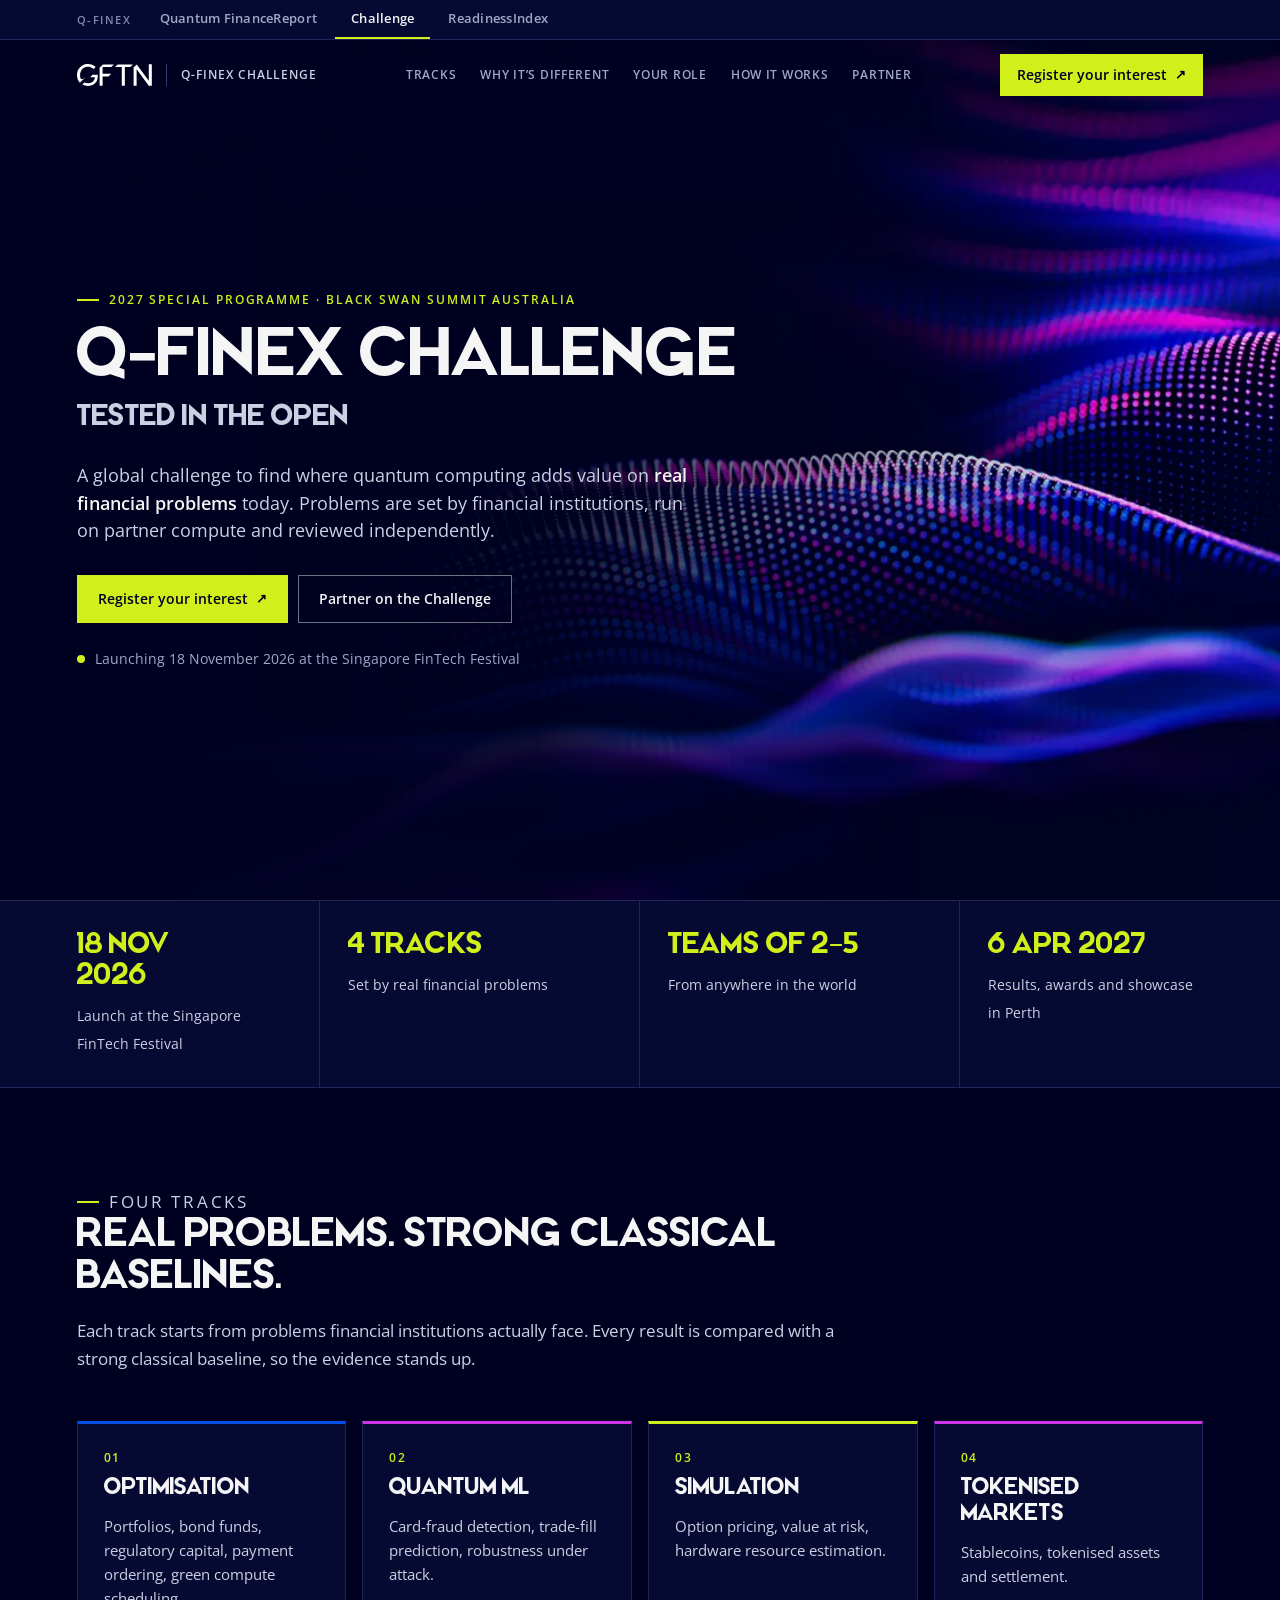
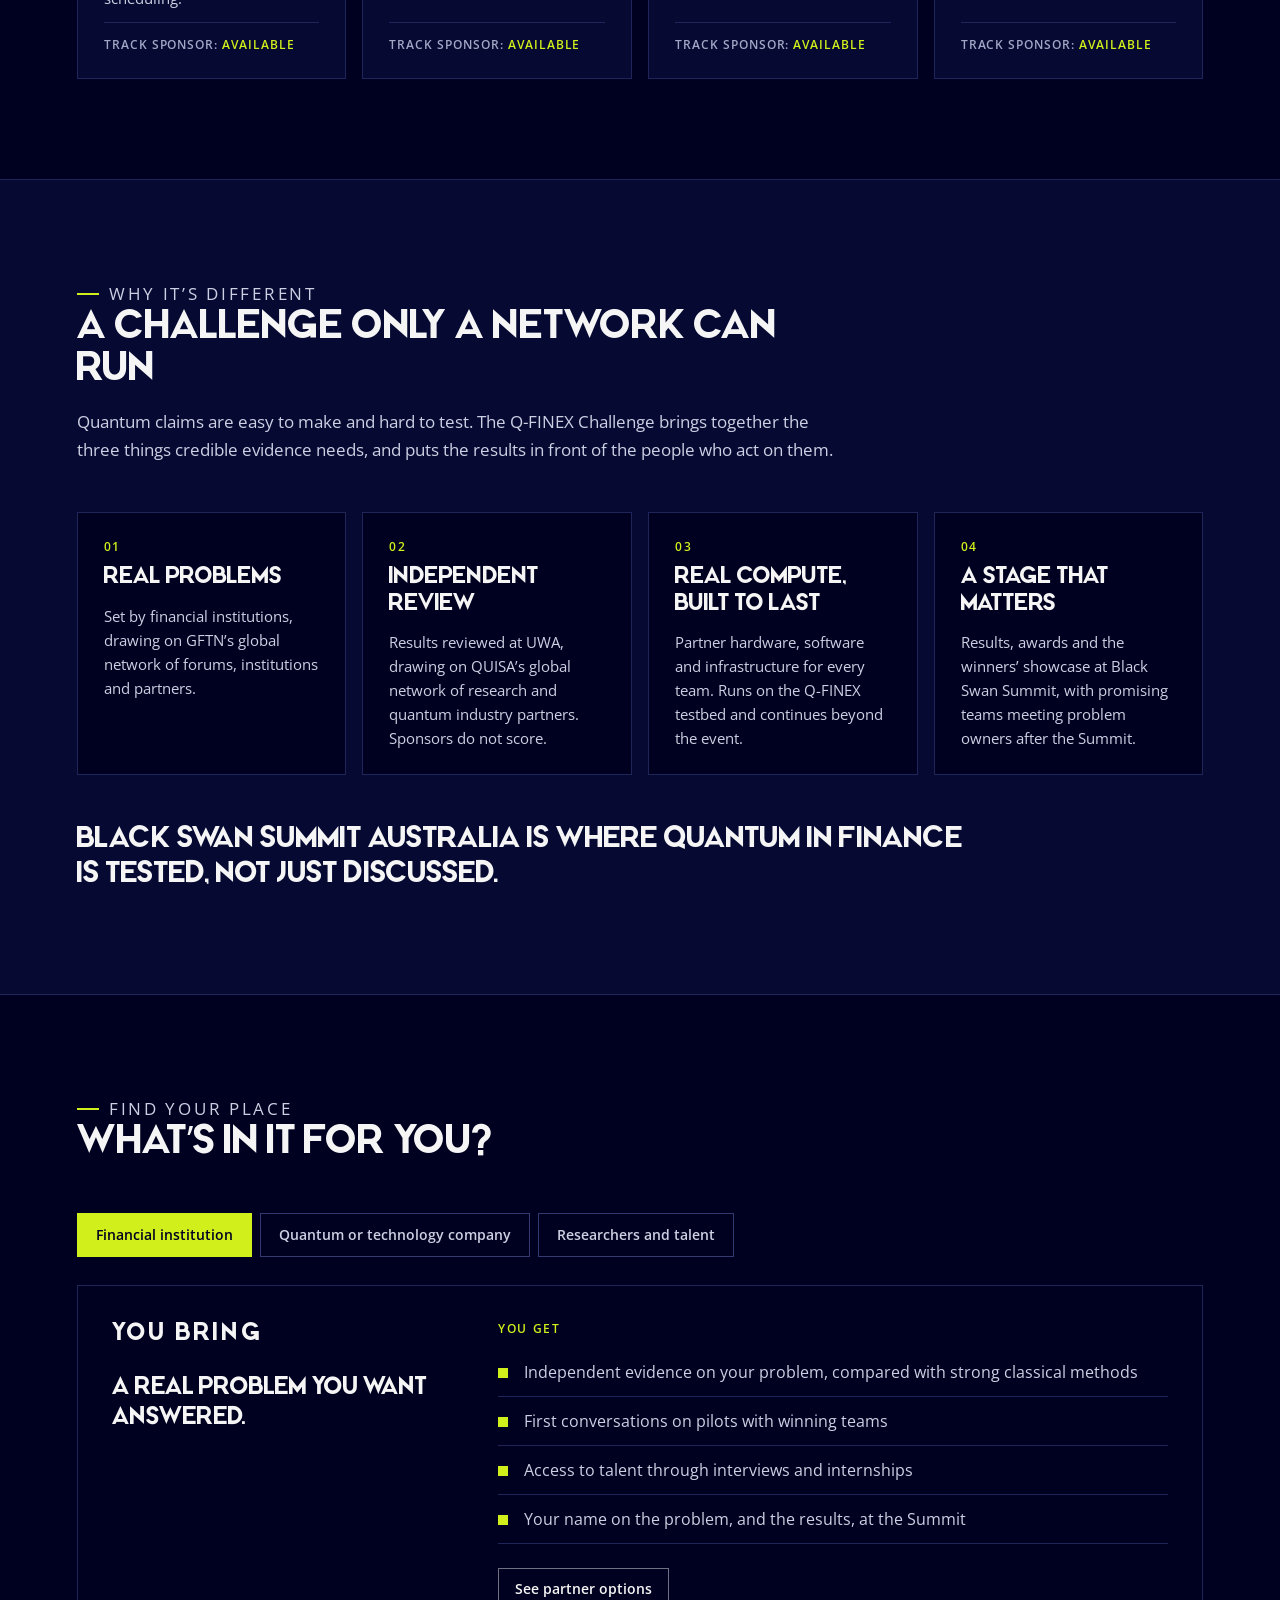
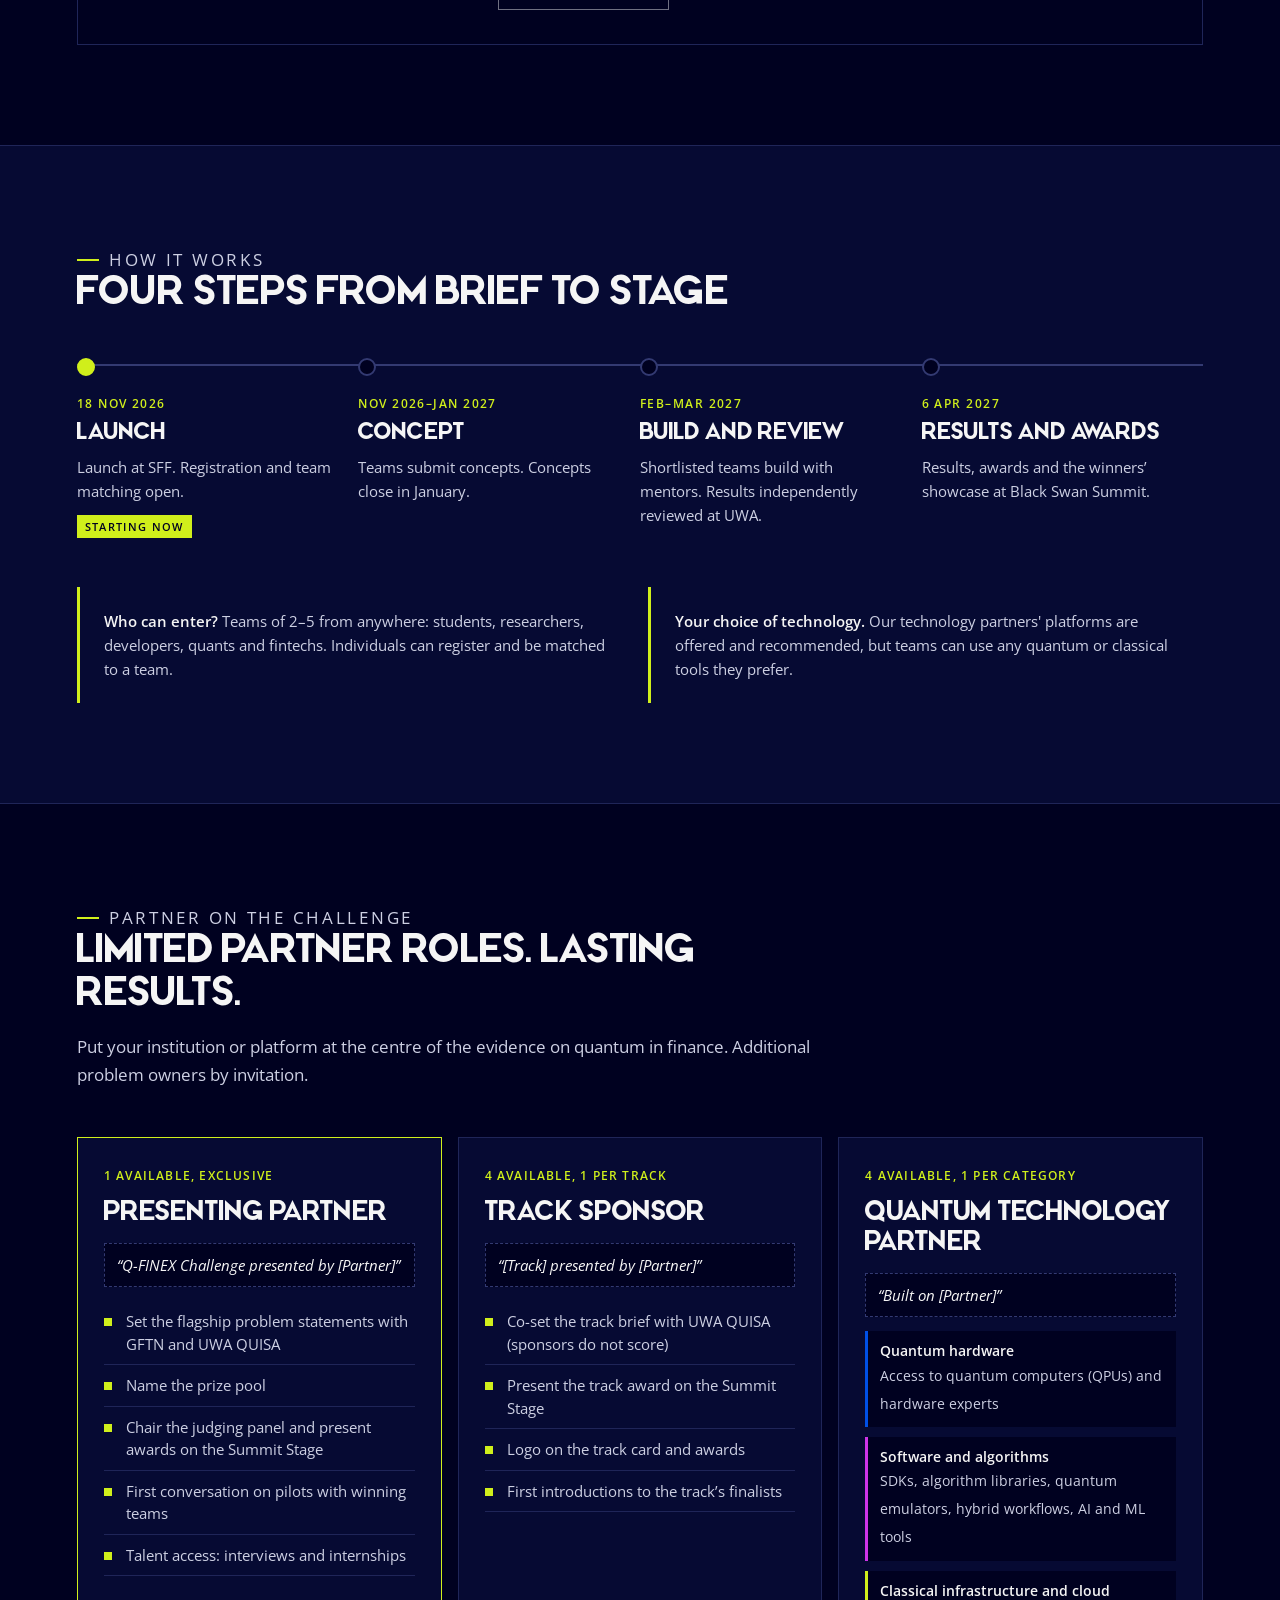
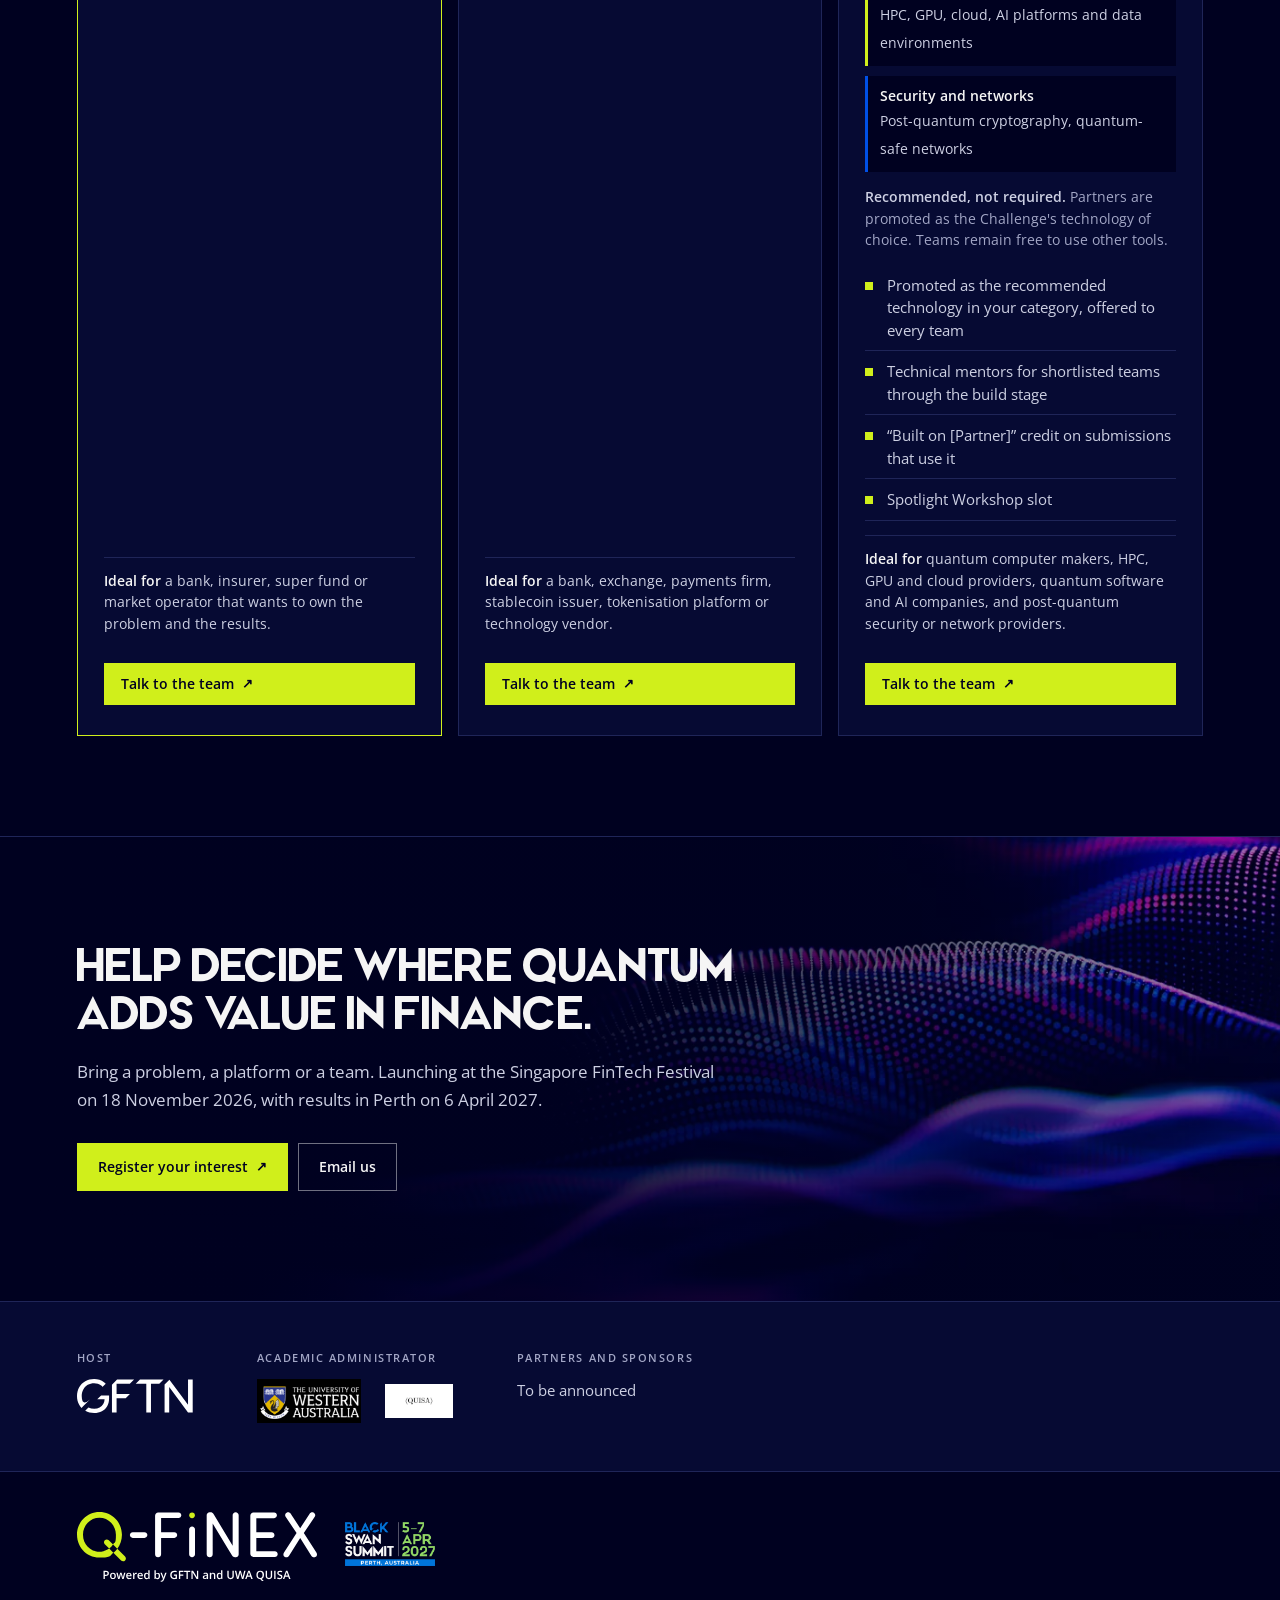
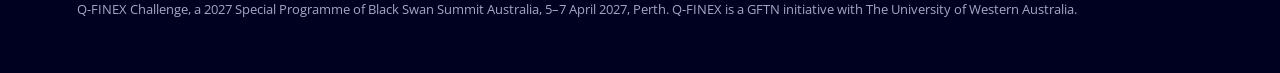
==== docs/challenge.html @ e1b95b98 "Q-FINEX brand pass; add Challenge and Readiness Index tabs; trademark line update Co-Authored-By: Cl" ====
<!doctype html>
<html lang="en-GB">
<head>
<meta charset="utf-8">
<meta name="robots" content="noindex">
<meta name="viewport" content="width=device-width, initial-scale=1">
<title>Q-FINEX Challenge: Tested in the Open | Black Swan Summit Australia 2027</title>
<meta name="description" content="A global challenge to find where quantum computing adds value on real financial problems today. Launched at the Singapore FinTech Festival on 18 November 2026; results, awards and the winners' showcase at Black Swan Summit Australia on 6 April 2027.">
<link rel="icon" href="assets/gftn-favicon-dark.png">
<meta name="theme-color" content="#000120">
<link rel="preload" href="fonts/MOAM91.otf" as="font" type="font/otf" crossorigin>
<link rel="preload" href="fonts/OpenSans-Regular.ttf" as="font" type="font/ttf" crossorigin>
<link rel="stylesheet" href="design/tokens.css">
<link rel="stylesheet" href="style.css">
<link rel="stylesheet" href="subpages.css">
</head>
<body class="sp has-tabs" id="top">
<a class="skip" href="#tracks">Skip to the tracks</a>

<nav class="site-tabs" aria-label="Q-FINEX pages">
  <span class="tabs-k">Q-FINEX</span>
  <a href="index.html"><span class="tl-long">Quantum Finance </span>Report</a>
  <a href="challenge.html" aria-current="page">Challenge</a>
  <a href="readiness.html">Readiness<span class="tl-long"> Index</span></a>
</nav>

<header class="bar">
  <a class="brand" href="#top" aria-label="GFTN · Q-FINEX Challenge">
    <img class="gftn-mark" src="assets/gftn-logo-white.svg" alt="GFTN">
    <span class="brand-sep" aria-hidden="true"></span>
    <span class="bar-title">Q-FINEX Challenge</span>
  </a>
  <nav class="bar-nav" aria-label="Challenge sections">
    <a href="#tracks">Tracks</a>
    <a href="#why">Why it’s different</a>
    <a href="#role">Your role</a>
    <a href="#how">How it works</a>
    <a href="#partner">Partner</a>
  </nav>
  <span class="bar-r">
    <a class="btn go sm ext" data-reg href="#">Register your interest</a>
  </span>
</header>

<main>
<section class="sp-hero" aria-label="Q-FINEX Challenge">
  <div class="hero-kv" aria-hidden="true">
    <img src="assets/qfinex-kv-1400.webp" srcset="assets/qfinex-kv-800.webp 800w, assets/qfinex-kv-1400.webp 1400w, assets/qfinex-kv-2400.webp 2400w" sizes="100vw" alt="" width="2400" height="1350" fetchpriority="high">
  </div>
  <div class="sp-hero-in">
    <p class="sp-eyebrow">2027 Special Programme · Black Swan Summit Australia</p>
    <h1>Q-FINEX Challenge</h1>
    <p class="sub">Tested in the open</p>
    <p class="lede">A global challenge to find where quantum computing adds value on <strong>real financial problems</strong> today. Problems are set by financial institutions, run on partner compute and reviewed independently.</p>
    <div class="btn-row">
      <a class="btn go ext" data-reg href="#">Register your interest</a>
      <a class="btn" href="#partner">Partner on the Challenge</a>
    </div>
    <p class="sp-status">Launching 18 November 2026 at the Singapore FinTech Festival</p>
  </div>
</section>

<div class="facts" role="list">
  <div class="fact" role="listitem"><b>18 Nov 2026</b><span>Launch at the Singapore FinTech Festival</span></div>
  <div class="fact" role="listitem"><b>4 tracks</b><span>Set by real financial problems</span></div>
  <div class="fact" role="listitem"><b>Teams of 2–5</b><span>From anywhere in the world</span></div>
  <div class="fact" role="listitem"><b>6 Apr 2027</b><span>Results, awards and showcase in Perth</span></div>
</div>

<section class="sp-sec" id="tracks">
  <div class="sp-head">
    <p class="sp-eyebrow">Four tracks</p>
    <h2>Real problems. Strong classical baselines.</h2>
    <p>Each track starts from problems financial institutions actually face. Every result is compared with a strong classical baseline, so the evidence stands up.</p>
  </div>
  <div class="cards">
    <article class="card wave"><span class="n">01</span><h3>Optimisation</h3><p>Portfolios, bond funds, regulatory capital, payment ordering, green compute scheduling.</p><p class="foot">Track sponsor: <em>available</em></p></article>
    <article class="card wave"><span class="n">02</span><h3>Quantum ML</h3><p>Card-fraud detection, trade-fill prediction, robustness under attack.</p><p class="foot">Track sponsor: <em>available</em></p></article>
    <article class="card wave"><span class="n">03</span><h3>Simulation</h3><p>Option pricing, value at risk, hardware resource estimation.</p><p class="foot">Track sponsor: <em>available</em></p></article>
    <article class="card wave"><span class="n">04</span><h3>Tokenised Markets</h3><p>Stablecoins, tokenised assets and settlement.</p><p class="foot">Track sponsor: <em>available</em></p></article>
  </div>
</section>

<section class="sp-sec alt" id="why">
  <div class="sp-head">
    <p class="sp-eyebrow">Why it’s different</p>
    <h2>A challenge only a network can run</h2>
    <p>Quantum claims are easy to make and hard to test. The Q-FINEX Challenge brings together the three things credible evidence needs, and puts the results in front of the people who act on them.</p>
  </div>
  <div class="cards">
    <article class="card"><span class="n">01</span><h3>Real problems</h3><p>Set by financial institutions, drawing on GFTN’s global network of forums, institutions and partners.</p></article>
    <article class="card"><span class="n">02</span><h3>Independent review</h3><p>Results reviewed at UWA, drawing on QUISA’s global network of research and quantum industry partners. Sponsors do not score.</p></article>
    <article class="card"><span class="n">03</span><h3>Real compute, built to last</h3><p>Partner hardware, software and infrastructure for every team. Runs on the Q-FINEX testbed and continues beyond the event.</p></article>
    <article class="card"><span class="n">04</span><h3>A stage that matters</h3><p>Results, awards and the winners’ showcase at Black Swan Summit, with promising teams meeting problem owners after the Summit.</p></article>
  </div>
  <p class="statement">Black Swan Summit Australia is where quantum in finance is tested, not just discussed.</p>
</section>

<section class="sp-sec roles" id="role">
  <div class="sp-head">
    <p class="sp-eyebrow">Find your place</p>
    <h2>What’s in it for you?</h2>
  </div>
  <div role="tablist" aria-label="Your role">
    <button type="button" role="tab" id="t-fi" aria-controls="p-fi" aria-selected="true">Financial institution</button>
    <button type="button" role="tab" id="t-qt" aria-controls="p-qt" aria-selected="false">Quantum or technology company</button>
    <button type="button" role="tab" id="t-rt" aria-controls="p-rt" aria-selected="false">Researchers and talent</button>
  </div>
  <div class="panel" role="tabpanel" id="p-fi" aria-labelledby="t-fi">
    <div class="give"><p class="give-k">You bring</p><p>A real problem you want answered.</p></div>
    <div class="get"><p class="get-k">You get</p>
      <ul><li>Independent evidence on your problem, compared with strong classical methods</li><li>First conversations on pilots with winning teams</li><li>Access to talent through interviews and internships</li><li>Your name on the problem, and the results, at the Summit</li></ul>
      <a class="btn sm" href="#partner">See partner options</a></div>
  </div>
  <div class="panel" role="tabpanel" id="p-qt" aria-labelledby="t-qt" hidden>
    <div class="give"><p class="give-k">You bring</p><p>Hardware, software, infrastructure or security, plus expert mentors.</p></div>
    <div class="get"><p class="get-k">You get</p>
      <ul><li>Your platform tested on real financial problems, in the open</li><li>“Built on [Partner]” credit on every submission</li><li>Direct contact with problem owners and finalists</li><li>A Spotlight Workshop slot at the Summit</li></ul>
      <a class="btn sm" href="#partner">See partner options</a></div>
  </div>
  <div class="panel" role="tabpanel" id="p-rt" aria-labelledby="t-rt" hidden>
    <div class="give"><p class="give-k">You bring</p><p>Your team, your ideas and your code.</p></div>
    <div class="get"><p class="get-k">You get</p>
      <ul><li>Real briefs from financial institutions</li><li>Mentors and partner compute for shortlisted teams</li><li>Awards and a showcase stage in Perth</li><li>A pathway to pilots with problem owners</li></ul>
      <a class="btn go sm ext" data-reg href="#">Register your interest</a></div>
  </div>
</section>

<section class="sp-sec alt" id="how">
  <div class="sp-head">
    <p class="sp-eyebrow">How it works</p>
    <h2>Four steps from brief to stage</h2>
  </div>
  <ol class="journey">
    <li class="now"><p class="when">18 Nov 2026</p><h3>Launch</h3><p>Launch at SFF. Registration and team matching open.</p><span class="now-tag">Starting now</span></li>
    <li><p class="when">Nov 2026–Jan 2027</p><h3>Concept</h3><p>Teams submit concepts. Concepts close in January.</p></li>
    <li><p class="when">Feb–Mar 2027</p><h3>Build and review</h3><p>Shortlisted teams build with mentors. Results independently reviewed at UWA.</p></li>
    <li><p class="when">6 Apr 2027</p><h3>Results and awards</h3><p>Results, awards and the winners’ showcase at Black Swan Summit.</p></li>
  </ol>
  <div class="notes">
    <div class="note-box"><p><strong>Who can enter?</strong> Teams of 2–5 from anywhere: students, researchers, developers, quants and fintechs. Individuals can register and be matched to a team.</p></div>
    <div class="note-box"><p><strong>Your choice of technology.</strong> Our technology partners' platforms are offered and recommended, but teams can use any quantum or classical tools they prefer.</p></div>
  </div>
</section>

<section class="sp-sec" id="partner">
  <div class="sp-head">
    <p class="sp-eyebrow">Partner on the Challenge</p>
    <h2>Limited partner roles. Lasting results.</h2>
    <p>Put your institution or platform at the centre of the evidence on quantum in finance. Additional problem owners by invitation.</p>
  </div>
  <div class="tiers">
    <article class="tier lead">
      <p class="seats">1 available, exclusive</p>
      <h3>Presenting Partner</h3>
      <p class="credit">“Q-FINEX Challenge presented by [Partner]”</p>
      <ul><li>Set the flagship problem statements with GFTN and UWA QUISA</li><li>Name the prize pool</li><li>Chair the judging panel and present awards on the Summit Stage</li><li>First conversation on pilots with winning teams</li><li>Talent access: interviews and internships</li></ul>
      <p class="ideal"><b>Ideal for</b> a bank, insurer, super fund or market operator that wants to own the problem and the results.</p>
      <a class="btn go sm ext" data-reg href="#">Talk to the team</a>
    </article>
    <article class="tier">
      <p class="seats">4 available, 1 per track</p>
      <h3>Track Sponsor</h3>
      <p class="credit">“[Track] presented by [Partner]”</p>
      <ul><li>Co-set the track brief with UWA QUISA (sponsors do not score)</li><li>Present the track award on the Summit Stage</li><li>Logo on the track card and awards</li><li>First introductions to the track’s finalists</li></ul>
      <p class="ideal"><b>Ideal for</b> a bank, exchange, payments firm, stablecoin issuer, tokenisation platform or technology vendor.</p>
      <a class="btn go sm ext" data-reg href="#">Talk to the team</a>
    </article>
    <article class="tier">
      <p class="seats">4 available, 1 per category</p>
      <h3>Quantum Technology Partner</h3>
      <p class="credit">“Built on [Partner]”</p>
      <div class="cats">
        <div><b>Quantum hardware</b><span>Access to quantum computers (QPUs) and hardware experts</span></div>
        <div><b>Software and algorithms</b><span>SDKs, algorithm libraries, quantum emulators, hybrid workflows, AI and ML tools</span></div>
        <div><b>Classical infrastructure and cloud</b><span>HPC, GPU, cloud, AI platforms and data environments</span></div>
        <div><b>Security and networks</b><span>Post-quantum cryptography, quantum-safe networks</span></div>
      </div>
      <p class="small"><b>Recommended, not required.</b> Partners are promoted as the Challenge's technology of choice. Teams remain free to use other tools.</p>
      <ul><li>Promoted as the recommended technology in your category, offered to every team</li><li>Technical mentors for shortlisted teams through the build stage</li><li>“Built on [Partner]” credit on submissions that use it</li><li>Spotlight Workshop slot</li></ul>
      <p class="ideal"><b>Ideal for</b> quantum computer makers, HPC, GPU and cloud providers, quantum software and AI companies, and post-quantum security or network providers.</p>
      <a class="btn go sm ext" data-reg href="#">Talk to the team</a>
    </article>
  </div>
</section>

<section class="sp-close" aria-label="Register">
  <h2>Help decide where quantum adds value in finance.</h2>
  <p>Bring a problem, a platform or a team. Launching at the Singapore FinTech Festival on 18 November 2026, with results in Perth on 6 April 2027.</p>
  <div class="btn-row">
    <a class="btn go ext" data-reg href="#">Register your interest</a>
    <a class="btn" href="mailto:andrzej.gwizdalski@gftn.com?subject=Q-FINEX%20Challenge">Email us</a>
  </div>
</section>

<section class="hosts" aria-label="Host and partners">
  <div><p class="k">Host</p><div class="logos"><img src="assets/gftn-logo-white.svg" alt="GFTN"></div></div>
  <div><p class="k">Academic administrator</p><div class="logos"><img class="uwa" src="assets/uwa-logo-on-black.png" alt="The University of Western Australia"><img src="assets/mk-quisa.png" alt="QUISA"></div></div>
  <div><p class="k">Partners and sponsors</p><p class="tba">To be announced</p></div>
</section>
</main>

<footer class="sp-foot">
  <div class="foot-brand">
    <img class="qf-foot" src="assets/qfinex_rev_wht.svg" alt="Q-FINEX — Powered by GFTN and UWA QUISA" width="240" height="70">
    <a href="https://australia.blackswansummit.com/" target="_blank" rel="noopener"><img class="bss" src="assets/mk-bss-logo.png" alt="Black Swan Summit, 5–7 April 2027, Perth, Australia"></a>
  </div>
  <p>Q-FINEX Challenge, a 2027 Special Programme of Black Swan Summit Australia, 5–7 April 2027, Perth. Q-FINEX is a GFTN initiative with The University of Western Australia.</p>
</footer>
<script src="subpages.js"></script>
</body>
</html>
---- docs/design/tokens.css ----
/* Q-FINEX brand tokens (Q-Finex Brand Book, Nov 2026): Midnight Navy + Vital Green lead; Deep White text on navy;
   Wave Blue and Dynamic Purple support. Display: MOAM91. Reading: Open Sans (Regular, Semibold). */
@font-face { font-family: "MOAM91"; src: url("../fonts/MOAM91.otf") format("opentype"); font-weight: 400 700; font-display: swap; }
@font-face { font-family: "Open Sans"; src: url("../fonts/OpenSans-Regular.ttf") format("truetype"); font-weight: 400; font-style: normal; font-display: swap; }
@font-face { font-family: "Open Sans"; src: url("../fonts/OpenSans-Italic.ttf") format("truetype"); font-weight: 400; font-style: italic; font-display: swap; }
@font-face { font-family: "Open Sans"; src: url("../fonts/OpenSans-SemiBold.ttf") format("truetype"); font-weight: 600; font-display: swap; }
@font-face { font-family: "Open Sans"; src: url("../fonts/OpenSans-Bold.ttf") format("truetype"); font-weight: 700; font-display: swap; }
:root {
  /* core */
  --navy: #000120;        /* Midnight Navy */
  --lime: #D0EF1B;        /* Vital Green */
  --deep-white: #F5F5F5;  /* Deep White */
  /* supporting */
  --wave-blue: #0050E7;
  --purple: #CD34E8;
  /* navy surfaces (tints of Midnight Navy) */
  --black: #000120;
  --g0: #000120;
  --g1: #060A33;
  --g2: #0C1140;
  --g3: #1F2558;
  --g4: #333A72;
  /* text on navy (all >= 4.5:1 on #000120) */
  --ink: #F5F5F5;
  --ink-2: #CDD0E3;
  --mute: #A3A7C6;
  --mute-2: #8489AE;
  /* accent aliases kept for the existing rules; neon retired (not in the palette) */
  --neon: #D0EF1B;
  --lime-dim: rgba(208, 239, 27, 0.14);
  --lime-line: rgba(208, 239, 27, 0.55);
  --f-head: "MOAM91", "Open Sans", Arial, sans-serif;
  --f-body: "Open Sans", Arial, sans-serif;
  --f-mono: "Open Sans", Arial, sans-serif;
}
---- docs/style.css ----
*{box-sizing:border-box}
html{scroll-behavior:smooth;background:var(--black)}
@media (prefers-reduced-motion:reduce){html{scroll-behavior:auto}}
body{margin:0;background:var(--g0);color:var(--ink);font:400 17px/1.65 var(--f-body);-webkit-font-smoothing:antialiased;overflow-x:hidden;
  --gutter:clamp(20px,6vw,88px);--edge:calc(max(0px,(100vw - 1480px) / 2) + var(--gutter))}
a{color:inherit}
::selection{background:var(--lime);color:var(--navy)}
.skip{position:absolute;left:-999px;top:0;background:var(--lime);color:var(--navy);padding:.6rem 1rem;z-index:90;font-weight:700}
.skip:focus{left:1rem;top:1rem}
:focus-visible{outline:2px solid var(--lime);outline-offset:3px}
.bar{position:fixed;inset:0 0 auto 0;z-index:40;display:flex;align-items:center;justify-content:space-between;gap:16px;padding:14px var(--edge);color:#fff;transition:background-color .25s,border-color .25s}
.bar.glass{background:rgba(0,1,32,.82);-webkit-backdrop-filter:blur(14px);backdrop-filter:blur(14px);border-bottom:1px solid var(--g3)}
.brand{display:flex;align-items:center;gap:14px;text-decoration:none}
.gftn-mark{height:20px}
.brand-sep{width:1px;height:22px;background:var(--g4)}
.qf-mark{height:20px}
.bar-nav{display:flex;gap:4px;font:500 12px var(--f-mono);letter-spacing:.08em;text-transform:uppercase}
.bar-nav a{text-decoration:none;padding:7px 10px;color:var(--mute);border-radius:2px}
.bar-nav a:hover{color:var(--navy);background:var(--lime)}
.bar-r{display:flex;align-items:center;gap:12px}
.tag{font:400 11px var(--f-mono);letter-spacing:.12em;color:var(--lime);text-transform:uppercase;border:1px solid var(--lime-line);padding:5px 9px}
.dl-ic{display:grid;place-items:center;width:36px;height:36px;border:1px solid var(--g4);color:var(--ink)}
.dl-ic:hover{background:var(--lime);color:var(--navy);border-color:var(--lime)}
.dl-ic svg{width:18px;height:18px}
.progress-rail{position:fixed;left:0;top:0;height:2px;width:var(--scroll-p,0%);background:var(--lime);z-index:60}
@media (max-width:1180px){.bar-nav{display:none}}
@media (max-width:560px){.tag{display:none}.gftn-mark{height:16px}.qf-mark{height:16px}}
.hero{position:relative;min-height:100svh;background:var(--navy);overflow:hidden;isolation:isolate}
.hero::before{content:"";position:absolute;inset:0;background:
  radial-gradient(60% 70% at 72% 44%,rgba(208,239,27,.10),transparent 60%),
  radial-gradient(1px 1px at 1px 1px,rgba(245,245,245,.16) 1px,transparent 1.5px) 0 0/34px 34px;z-index:-1;
  -webkit-mask-image:radial-gradient(90% 90% at 70% 45%,var(--navy) 40%,transparent 100%);mask-image:radial-gradient(90% 90% at 70% 45%,var(--navy) 40%,transparent 100%)}
.hero-field{position:absolute;right:max(-6vw,-90px);top:50%;width:min(60vw,880px);aspect-ratio:1;transform:translateY(-52%);z-index:0}
.bloch-canvas{position:absolute;inset:0;width:100%;height:100%;display:block}
.bloch-static{position:absolute;inset:0}
.bloch-static svg{width:100%;height:100%;display:block}
.js-hero .bloch-static{display:none}
.hero-wave{position:absolute;left:0;right:0;bottom:24px;height:70px;opacity:.85;z-index:0}
.hero-wave svg{width:100%;height:100%;display:block}
.hero .frame{position:relative;z-index:2;min-height:100svh;display:flex;flex-direction:column;justify-content:center;padding:120px var(--edge) 130px}
.hero .copy{max-width:680px}
.hero-qfinex-lockup img{height:58px;width:auto;display:block;margin-bottom:34px}
.hero .series{font:400 12px/1.6 var(--f-mono);letter-spacing:.14em;text-transform:uppercase;color:var(--lime);margin:0 0 18px}
.hero .practice{font:400 15px var(--f-head);letter-spacing:.08em;margin:0 0 14px;color:var(--ink)}
.hero h1{font:400 clamp(42px,5.6vw,84px)/1.0 var(--f-head);letter-spacing:0;margin:0 0 26px;color:var(--ink);text-wrap:balance}
.hero h1 em{display:block;font-style:normal;color:var(--lime);}
.hero-pillars{font:400 clamp(18px,1.7vw,23px)/1.4 var(--f-head);color:var(--ink-2);margin:0 0 18px}
.hero-author{font:400 13px var(--f-mono);color:var(--mute);margin:0 0 34px}
.hero-author a{text-decoration:none;color:var(--ink)}
.hero-cta{display:flex;flex-wrap:wrap;gap:10px}
.btn-hero{font:600 14px/20px var(--f-body);letter-spacing:.02em;text-decoration:none;padding:14px 20px;border:1px solid var(--g4);color:var(--ink);transition:background-color .2s,color .2s,border-color .2s}
.btn-hero.primary{background:var(--lime);color:var(--navy);border-color:var(--lime);}
.btn-hero:hover{background:var(--neon);color:var(--navy);border-color:var(--neon)}
.hero-legend{position:absolute;right:var(--edge);bottom:100px;margin:0;font:400 11px var(--f-mono);letter-spacing:.06em;color:var(--mute-2);max-width:300px;text-align:right}
.hero-legend span{color:var(--lime);font-weight:700}
@media (max-width:900px){
  .hero-field{position:absolute;right:50%;top:70px;width:min(118vw,620px);transform:translateX(50%);opacity:.95}
  .hero .frame{justify-content:flex-end;padding-top:min(122vw,640px);padding-bottom:110px}
  .hero-qfinex-lockup{display:none}
  .hero-legend{display:none}
}
main{display:block}
.frontmatter,.execsum-band,.chapter,.endmatter{display:grid;grid-template-columns:minmax(200px,280px) minmax(0,760px);gap:clamp(28px,5vw,88px);padding:110px var(--edge) 90px;border-top:1px solid var(--g3)}
.execsum-band{background:var(--g1)}
.chapter-rail{position:sticky;top:96px;align-self:start}
.eyebrow{font:400 12px var(--f-mono);letter-spacing:.16em;text-transform:uppercase;color:var(--lime);margin:0 0 14px;display:flex;align-items:center;gap:10px}
.eyebrow::before{content:"";width:22px;height:2px;background:var(--lime)}
.chapter-no{display:block;font:400 clamp(64px,8vw,120px)/.9 var(--f-head);letter-spacing:0;color:transparent;-webkit-text-stroke:1.5px var(--lime);margin:0 0 18px}
.rail-tag{font:400 15px/1.6 var(--f-head);color:var(--ink-2);margin:0 0 16px}
.chapter-rail a{font:400 12px var(--f-mono);letter-spacing:.1em;color:var(--mute);text-decoration:none;text-transform:uppercase}
.chapter-rail a:hover{color:var(--lime)}
@media (max-width:900px){
  .frontmatter,.execsum-band,.chapter,.endmatter{grid-template-columns:minmax(0,1fr);padding:80px var(--gutter) 60px;gap:10px}
  .chapter-rail{position:static}
  .chapter-no{font-size:64px;margin-bottom:6px}
  .rail-tag{display:none}
}
.section h2{font:400 clamp(30px,3.4vw,46px)/1.08 var(--f-head);letter-spacing:0;margin:0 0 32px;color:var(--ink);text-wrap:balance}
.section h3{font:400 23px/1.25 var(--f-head);margin:52px 0 14px;color:var(--ink);display:flex;gap:14px;align-items:baseline}
.section h3::before{content:"";flex:0 0 10px;height:10px;background:var(--lime);transform:translateY(-3px)}
.section p{margin:0 0 20px;color:#E4E6F0}
.section h2+p{font-size:21px;line-height:1.6;color:var(--ink)}
.section ul,.section ol{margin:0 0 22px;padding-left:26px}
.section li{margin:0 0 10px;color:#E4E6F0}
.section ul li::marker{color:var(--lime)}
.section ol li::marker{color:var(--lime);font:700 15px var(--f-mono)}
.section strong{color:#fff}
.section a:not(.cite-link){color:var(--lime);text-decoration:underline;text-decoration-thickness:1px;text-underline-offset:3px}
.section a:not(.cite-link):hover{background:var(--lime);color:var(--navy)}
.cite-grp{font:400 13px var(--f-mono);color:var(--mute);white-space:nowrap}
.cite-link{color:var(--lime);text-decoration:none;padding:0 1px}
.cite-link:hover{background:var(--lime);color:var(--navy)}
.callout{background:var(--g1);border-left:4px solid var(--lime);padding:26px 30px 10px;margin:34px 0}
.callout .box-title{font:700 12px var(--f-mono);letter-spacing:.14em;text-transform:uppercase;color:var(--lime)!important;margin:0 0 14px}
.callout .box-title strong{color:var(--lime)}
.callout p{font-size:16.5px}
.callout.accent-lime{background:var(--lime);border-left-color:var(--navy)}
.callout.accent-lime p,.callout.accent-lime strong,.callout.accent-lime a,.callout.accent-lime .box-title,.callout.accent-lime .box-title strong,.callout.accent-lime .cite-grp,.callout.accent-lime .cite-link{color:var(--navy)!important;border-color:var(--navy)!important}
.qr-row,.inline-qr{display:flex;gap:22px;align-items:center}
.qr-row p,.inline-qr p{flex:1;margin:0}
.qr-frame{width:120px;height:120px;background:#fff;padding:8px;flex:0 0 auto}
.qr-frame img{width:100%;height:100%;display:block}
.inline-qr{background:var(--g1);padding:18px 22px;margin:20px 0}
.epigraph{margin:6px 0 40px;padding:0 0 0 44px;position:relative}
.epigraph::before{content:"“";position:absolute;left:0;top:-22px;font:400 76px var(--f-head);color:var(--lime)}
.epigraph p{font:400 24px/1.4 var(--f-head)!important;color:var(--ink)!important;margin:0 0 12px!important}
.epigraph footer{font:400 13px var(--f-mono);color:var(--mute)}
figure{margin:38px 0 44px}
.fig-mat{background:#F5F5F5;padding:14px;display:flex;justify-content:center}
.fig-mat img{display:block;width:100%;height:auto}
.fig-mat.dark-mat{background:var(--navy);padding:0;border:1px solid var(--g3)}
.fig-tall .fig-mat img{width:auto;max-width:100%;max-height:900px}
figcaption{display:flex;gap:14px;margin-top:12px;font:400 14px/1.5 var(--f-body);color:var(--ink-2)}
.fig-k{font:700 11px var(--f-mono);letter-spacing:.12em;color:var(--lime);white-space:nowrap;padding-top:3px}
.chart-card{background:var(--navy);border:1px solid var(--g3);padding:26px 28px 18px}
.chart-card .chart-eyebrow{font:400 11px var(--f-mono)!important;letter-spacing:.14em;text-transform:uppercase;color:var(--mute)!important;margin:0 0 16px!important}
.chart-card svg.chart{width:100%;height:auto;display:block;margin-bottom:22px}
.led-wrap{overflow-x:auto;-webkit-overflow-scrolling:touch}
.led{width:100%;border-collapse:collapse;font:400 15px/1.5 var(--f-body);min-width:560px}
.led thead th{font:700 11px var(--f-mono);letter-spacing:.1em;text-transform:uppercase;color:var(--lime);text-align:left;padding:12px 14px;border-top:3px solid var(--lime);border-bottom:1px solid var(--g4);background:var(--g1);vertical-align:bottom}
.led tbody th{font:400 15px/1.35 var(--f-head);color:var(--ink);text-align:left;padding:13px 14px;vertical-align:top;width:28%}
.led td{padding:13px 14px;vertical-align:top;color:#DADCEA}
.led tbody tr{border-bottom:1px solid var(--g3)}
.led tbody tr:nth-child(even){background:var(--g1)}
.led tr.tbl-group td{font:700 11px var(--f-mono);letter-spacing:.14em;text-transform:uppercase;color:var(--navy);background:var(--lime);padding:7px 14px}
.contents{padding:110px var(--edge) 100px;border-top:1px solid var(--g3);display:grid;grid-template-columns:minmax(220px,340px) 1fr;gap:clamp(28px,5vw,88px);background:var(--navy)}
.contents h2{font:400 clamp(44px,5vw,72px)/1 var(--f-head);letter-spacing:0;margin:0 0 18px}
.contents .note{font:400 14px/1.6 var(--f-mono);color:var(--mute)}
.contents .byline{font:400 14px/1.6 var(--f-body);color:var(--ink-2)}
.contents .dl a{display:inline-block;margin-top:10px;font:600 14px/20px var(--f-body);background:var(--lime);color:var(--navy);text-decoration:none;padding:12px 18px}
.toc{list-style:none;margin:0;padding:0;border-top:1px solid var(--g3)}
.toc li{display:grid;grid-template-columns:64px 1fr auto;gap:18px;align-items:start;padding:20px 0;border-bottom:1px solid var(--g3)}
.toc .num{font:700 15px var(--f-mono);color:var(--lime);padding-top:3px}
.toc a{text-decoration:none;display:grid;grid-template-columns:1fr 24px;gap:4px 14px}
.toc .t{font:400 20px/1.3 var(--f-head);color:var(--ink)}
.toc .d{grid-column:1;font:400 15px/1.5 var(--f-body);color:var(--mute)}
.toc .arr{grid-row:1;grid-column:2;color:var(--lime)}
.toc a:hover .t{color:var(--lime)}
.toc small{font:400 11px var(--f-mono);letter-spacing:.12em;color:var(--mute-2);padding-top:5px}
@media (max-width:900px){.contents{grid-template-columns:minmax(0,1fr);padding:80px var(--gutter)}.toc li{grid-template-columns:44px 1fr}.toc small{display:none}}
.part-banner{position:relative;overflow:hidden;background:var(--navy);border-top:1px solid var(--g3);min-height:92svh;display:flex;align-items:flex-end;padding:120px var(--edge) 90px;isolation:isolate}
.part-banner::before{content:"";position:absolute;inset:0;z-index:-2;background:radial-gradient(1px 1px at 1px 1px,rgba(245,245,245,.12) 1px,transparent 1.5px) 0 0/34px 34px;
  -webkit-mask-image:linear-gradient(180deg,var(--navy),transparent 85%);mask-image:linear-gradient(180deg,var(--navy),transparent 85%)}
.pb-num{position:absolute;left:calc(var(--edge) - .06em);top:70px;font:400 clamp(160px,26vw,400px)/.8 var(--f-head);letter-spacing:0;color:transparent;-webkit-text-stroke:2px var(--lime);opacity:.9;z-index:-1}
.pb-vis{position:absolute;right:calc(var(--edge) - 30px);top:96px;width:min(50vw,760px);z-index:-1;opacity:.95}
.pb-vis:has(svg.bloch){width:min(42vw,600px);top:40px}
.part-banner{min-height:max(92svh,820px)}
.pb-vis svg{width:100%;height:auto;display:block}
.part-banner-in{max-width:960px}
.part-k{font:400 13px var(--f-mono);letter-spacing:.18em;text-transform:uppercase;color:var(--lime);margin:0 0 18px;display:flex;align-items:center;gap:12px}
.part-k::before{content:"";width:34px;height:2px;background:var(--lime)}
.part-banner h2{font:400 clamp(44px,6.4vw,104px)/.98 var(--f-head);letter-spacing:0;margin:0 0 34px;text-wrap:balance}
.part-banner h2 .pk{display:block;font:400 clamp(13px,1vw,15px) var(--f-mono);letter-spacing:.18em;text-transform:uppercase;color:var(--mute);margin-bottom:14px}
.pb-list{list-style:none;margin:0;padding:22px 0 0;border-top:1px solid var(--g3);display:grid;grid-template-columns:repeat(auto-fit,minmax(220px,1fr));gap:16px 36px}
.pb-list li{font:400 16px/1.4 var(--f-head);color:var(--ink-2)}
.pb-list li span{display:block;font:700 12px var(--f-mono);color:var(--lime);letter-spacing:.12em;margin-bottom:6px}
@media (max-width:900px){
  .part-banner{min-height:auto;padding:300px var(--gutter) 64px}
  .pb-vis{top:40px;transform:none;right:-10vw;width:110vw;opacity:.55}
  .pb-num{top:40px;left:var(--gutter);font-size:150px}
}
.st-band{position:relative;overflow:hidden;background:var(--navy);border-top:1px solid var(--g3);min-height:92svh;display:flex;align-items:center;padding:110px var(--edge) 300px;isolation:isolate}
.st-vis{position:absolute;left:0;right:0;bottom:30px;height:240px;z-index:-1;opacity:.9}
.st-vis svg{width:100%;height:100%;display:block}
.st-band:has(svg.bloch){padding-bottom:110px}
.st-band:has(svg.bloch) .st-in{max-width:min(900px,62vw)}
.st-vis:has(svg.bloch){top:0;bottom:0;height:auto;left:auto;width:55vw;right:-8vw}
.st-vis svg.bloch{width:100%;height:100%}
.st-in{max-width:1100px}
.st-k{font:400 13px var(--f-mono);letter-spacing:.18em;text-transform:uppercase;color:var(--lime);margin:0 0 30px;display:flex;gap:18px;align-items:center}
.st-k span{color:var(--mute-2)}
.st-q{margin:0;font:400 clamp(36px,5.4vw,86px)/1.04 var(--f-head);letter-spacing:0;color:var(--ink);text-wrap:balance}
.st-q .hl{color:var(--lime);}
.st-q .cite-grp{font-size:.32em;vertical-align:super}
.st-src{font:400 13px var(--f-mono);color:var(--mute);margin:30px 0 0;letter-spacing:.06em}
@media (max-width:900px){.st-band,.st-band:has(svg.bloch){min-height:auto;padding:90px var(--gutter) 230px}.st-band:has(svg.bloch) .st-in{max-width:none}.st-vis{height:190px;bottom:16px}.st-vis:has(svg.bloch){top:auto;height:260px;width:100%;right:0;bottom:-30px}}
.st-q .hl{background:linear-gradient(var(--lime),var(--lime)) 0 100%/0% 3px no-repeat;transition:background-size 1.2s cubic-bezier(.2,.7,.2,1)}
.st-band.in .st-q .hl{background-size:100% 3px}
.pb-num{transition:text-shadow 1s,opacity 1s}
.part-banner.in .pb-num{}
@media (prefers-reduced-motion:reduce){.st-q .hl{transition:none;background-size:100% 3px}}
.chapter-no{transition:color .6s,-webkit-text-stroke-color .6s,text-shadow .6s}
.chapter.in-view .chapter-no{color:var(--lime);}
.sources{padding:110px var(--edge) 100px;border-top:1px solid var(--g3);background:var(--g1)}
.sources-head h2{font:400 clamp(40px,4.6vw,64px)/1 var(--f-head);margin:0 0 14px;letter-spacing:0}
.sources-head .note{font:400 14px var(--f-mono);color:var(--mute);margin:0 0 40px}
.ref-list{list-style:none;margin:0;padding:0;columns:2 420px;column-gap:48px}
.ref-item{display:grid;grid-template-columns:52px 1fr;font:400 14.5px/1.55 var(--f-body);color:#D2D5E6;margin:0 0 16px;break-inside:avoid;overflow-wrap:anywhere;scroll-margin-top:110px}
.ref-num{font:700 13px var(--f-mono);color:var(--lime)}
.ref-item a{color:var(--mute)}
.ref-item.flash{background:var(--lime-dim);outline:1px solid var(--lime)}
.endmatter{background:var(--g0)}
.endmatter .section p,.endmatter .section li{font-size:16px}
.endmatter-colophon{margin-top:36px;padding-top:18px;border-top:1px solid var(--g3);font:400 13px/1.7 var(--f-mono)!important;color:var(--mute)!important}
.powered{background:var(--navy);border-top:1px solid var(--g3);padding:90px var(--edge);text-align:center}
.pw-k{font:400 12px var(--f-mono);letter-spacing:.18em;text-transform:uppercase;color:var(--lime);margin:0 0 22px}
.pw-logo{height:72px;width:auto;margin:0 auto 22px;display:block}
.pw-t{font:400 14px var(--f-mono);color:var(--mute);margin:0 0 28px}
.pw-cta{display:flex;flex-wrap:wrap;gap:12px;justify-content:center}
.pw-cta a{font:600 14px/20px var(--f-body);text-decoration:none;padding:13px 20px;border:1px solid var(--g4)}
.pw-cta a.primary{background:var(--lime);color:var(--navy);border-color:var(--lime)}
.pw-cta a:hover{background:var(--neon);color:var(--navy)}
footer.end{background:var(--navy);border-top:1px solid var(--g3);padding:40px var(--edge);font:400 12px/1.7 var(--f-mono);color:var(--mute-2)}
.foot-brand{display:flex;gap:22px;align-items:center;margin-bottom:16px}
.gftn-foot{height:18px}.qf-foot{height:30px}
.pop{position:fixed;right:20px;bottom:20px;z-index:80;width:min(440px,calc(100vw - 40px));background:var(--navy);border:1px solid var(--lime);padding:22px 22px 18px}
.pop[hidden]{display:none}
.pop-x{position:absolute;right:10px;top:8px;background:none;border:0;color:var(--ink);font-size:24px;cursor:pointer}
.pop-k{font:400 11px var(--f-mono);letter-spacing:.16em;text-transform:uppercase;color:var(--lime);margin:0 0 6px}
.pop-t{font:400 18px var(--f-head);margin:0 0 10px}
.pop-q{margin:0 0 14px;font:400 14px/1.55 var(--f-body);color:var(--ink-2);overflow-wrap:anywhere}
.pop-acts{display:flex;gap:16px;flex-wrap:wrap;margin:0;font:400 13px var(--f-mono)}
.pop-acts a{color:var(--lime)}
@media (max-width:560px){
  body{font-size:17px}
  .section h2+p{font-size:19px}
  .callout{padding:22px 20px 6px}
  .qr-row,.inline-qr{flex-direction:column;align-items:flex-start}
}
.section,.chapter-rail,.toc,.contents-head{min-width:0}
figure,.led-card{max-width:100%}
@media (max-width:900px){.pb-vis:has(svg.bloch){width:78vw;right:-12vw;top:24px}}
.qfig{font-size:16px}
@media (max-width:700px){
  .qfig{font-size:14.5px;padding:1.2em 1em}
  .qf-stats,.qf-phases,.qf-tracks{grid-template-columns:1fr 1fr}
  .qf-rail,.qf-phase-stem{display:none}
  .qf-two,.qf-chal,.qf-eco,.qf-eco3{grid-template-columns:1fr}
  .qf-eco3>*{grid-column:auto!important;grid-row:auto!important}
  .qf-hub{flex-direction:row;justify-content:center}
  .qf-hub-ring::before,.qf-hub-ring::after{display:none}
  .qf-scroll{overflow-x:auto;-webkit-overflow-scrolling:touch}
  .qf-scroll .qf-svg{min-width:640px}
  .qf-admin{grid-template-columns:1fr}.qf-admin-l{border:0;padding:0}
  .qf-q{grid-template-columns:3em 1fr;gap:.7em}
}
.pb-vis{top:64px;width:min(44vw,640px)}
.pb-vis:has(svg.bloch){width:min(36vw,520px);top:40px}
.part-banner{min-height:max(92svh,880px)}
.st-band{padding-bottom:340px}
.st-vis{height:290px}
@media (max-width:900px){.st-band{padding-bottom:230px}.st-vis{height:190px}.pb-vis{top:40px;width:110vw}}
@media (max-width:900px){
  .part-banner{padding-top:440px;min-height:auto}
  .pb-num{top:36px;font-size:140px}
  .pb-vis,.pb-vis:has(svg.bloch){left:var(--gutter);right:var(--gutter);width:auto;top:200px;opacity:.95;transform:none}
  .pb-vis:has(svg.bloch){left:auto;width:220px;right:var(--gutter);top:190px}
}
.section figure,.section .led-card,.section .chart-card{margin:64px 0 64px}
.section figure figcaption{margin-top:20px;padding-top:14px;border-top:1px solid var(--g3);line-height:1.55}
.qfig{font-size:16.5px}
.fig-mat{padding:22px}
.inline-qr,.qr-row{margin:40px 0}
@media (max-width:700px){
  .section figure,.section .led-card,.section .chart-card{margin:44px 0}
  .section figure figcaption{margin-top:16px;padding-top:12px}
  .qfig{font-size:15px;padding:1.6em 1.25em 1.4em}
  .qf-q{grid-template-columns:3.2em 1fr;gap:1em;padding:1.5em 0}
  .qf-stats,.qf-phases,.qf-tracks{grid-template-columns:1fr}
  .fig-mat{padding:14px}
}
.st-vis:has(svg.motif){left:var(--edge);right:var(--edge)}
.hero-field{right:var(--edge);left:auto;top:50%;width:min(560px,max(340px,calc(100vw - 2 * var(--edge) - 700px)),calc(100svh - 160px));max-width:calc(100% - 2 * var(--edge));aspect-ratio:1;transform:translateY(-50%);overflow:hidden}
.bloch-canvas,.bloch-static,.bloch-static svg{max-width:100%;max-height:100%}
@media (max-width:900px){
  .hero-field{left:50%;right:auto;top:84px;width:min(calc(100vw - 2 * var(--gutter)),420px);max-width:none;transform:translateX(-50%)}
  .hero .frame{padding-top:calc(min(100vw - 2 * var(--gutter),420px) + 100px)}
}
.qf-mob{display:none}@media (max-width:700px){.qf-desk{display:none}.qf-mob{display:block}}
.bar-nav a,.tag{white-space:nowrap}@media (max-width:1360px){.tag{display:none}}

/* =====================================================================================
   RESPONSIVE PASS (13 Nov 2026): every visual sized by its container, nothing over text.
   ===================================================================================== */
/* captions for the labelled diagrams on the Part openers */
.pb-fig{margin:0}
.pb-cap{display:block;margin:16px 0 0;font:400 13.5px/1.55 var(--f-body);color:var(--ink-2);max-width:60ch}
.pb-cap-k{display:block;font:700 11px var(--f-mono);letter-spacing:.14em;text-transform:uppercase;color:var(--lime);margin-bottom:5px}
.pb-cap a{color:var(--lime);text-decoration:none;border-bottom:1px solid var(--lime-line)}
.part-banner .pb-fig{z-index:1;opacity:1}
.part-banner .pb-fig svg{opacity:.95}
/* desktop and laptop: a captioned diagram sits in the flow, top-right, above the title block, so the
   two can never overlap at any width; the outlined numeral keeps its place on the left */
@media (min-width:901px){
  .part-banner{flex-direction:column;align-items:stretch;justify-content:flex-end;padding-top:72px;min-height:max(92svh,820px)}
  .part-banner .pb-vis{position:relative;inset:auto;top:auto;right:auto;align-self:flex-end;width:min(46vw,640px);margin:0 -10px 48px 0;transform:none}
  .part-banner .pb-vis:has(svg.bloch){top:auto;left:auto;right:auto;width:min(30vw,calc(92svh - 420px),440px);min-width:260px;margin:0 0 32px 0}
  .part-banner .part-banner-in{max-width:min(960px,100%)}
  /* the "Secure now. Prove what works. Build for advantage." band: the sphere sits whole in a square box
     to the right of the line, sized to the band, never cropped */
  .st-band:has(svg.bloch){min-height:max(80svh,640px);padding-top:90px;padding-bottom:90px}
  .st-vis:has(svg.bloch){top:50%;bottom:auto;left:auto;right:var(--edge);width:min(42vw,calc(80svh - 60px),680px);height:auto;aspect-ratio:1;transform:translateY(-50%)}
  .st-vis:has(svg.bloch) svg.bloch{width:100%;height:100%}
  .st-band:has(svg.bloch) .st-in{max-width:min(900px,calc(100% - min(42vw,680px) - 32px))}
}

/* tablets and phones: banners and statement bands stack. Numeral, then picture, then words. */
@media (max-width:900px){
  .part-banner{flex-direction:column;align-items:stretch;justify-content:flex-start;min-height:auto;padding:40px var(--gutter) 64px}
  .pb-num{position:relative;left:auto;top:auto;display:block;font-size:clamp(96px,26vw,150px);line-height:.8;margin:0 0 22px -.04em;z-index:0}
  .pb-vis,.pb-vis:has(svg.bloch){position:relative;inset:auto;left:auto;right:auto;top:auto;width:100%;max-width:640px;margin:0 0 40px;opacity:1;transform:none;z-index:0}
  .pb-vis:has(svg.bloch){width:min(62vw,300px);margin:-8px auto 32px}
  .pb-vis svg{width:100%;height:auto}

  .st-band,.st-band:has(svg.bloch){flex-direction:column;align-items:stretch;justify-content:center;min-height:auto;padding:84px var(--gutter) 60px}
  .st-band .st-in,.st-band:has(svg.bloch) .st-in{max-width:none}
  .st-vis,.st-vis:has(svg.bloch),.st-vis:has(svg.motif){position:relative;inset:auto;left:auto;right:auto;top:auto;bottom:auto;order:2;width:100%;height:auto;margin:44px 0 0;opacity:.95;z-index:0}
  .st-vis svg{width:100%;height:auto;display:block}
  .st-vis:has(svg.bloch){width:min(78vw,400px);margin:40px auto 0}
  .st-vis svg.bloch{width:100%;height:auto;aspect-ratio:1}
  .st-vis:has(svg.motif){max-width:640px}

  /* motif labels: larger in the drawing's own units, so they stay ~11 px+ on screen */
  .m-slit text.lab,.m-circuit text.lab{font-size:28px}
  .m-bell text.lab{font-size:28px}.m-bell text.lab2{font-size:25px}
  .m-net text.lab{font-size:25px}
  .m-amp text.lab{font-size:26px}
}
@media (max-width:600px){
  .m-slit text.lab,.m-circuit text.lab{font-size:34px}
  .m-bell text.lab{font-size:34px}.m-bell text.lab2{font-size:30px}
  .m-net text.lab{font-size:28px;letter-spacing:0}
  .m-amp text.lab{font-size:32px}
  .m-amp text.ket{display:none}
  .pb-cap{font-size:14px}
}

/* tables: on a phone each row becomes a card, each cell labelled with its column */
@media (max-width:600px){
  .led-wrap{overflow:visible}
  .led{min-width:0;font-size:15px}
  .led thead{position:absolute;width:1px;height:1px;overflow:hidden;clip:rect(0 0 0 0);white-space:nowrap}
  .led,.led tbody,.led tr,.led th,.led td{display:block;width:auto!important}
  .led tbody tr{padding:12px 0 8px}
  .led tbody th{padding:4px 14px 8px;font-size:16px}
  .led td{padding:4px 14px 8px}
  .led td[data-label]::before{content:attr(data-label);display:block;font:700 10.5px/1.4 var(--f-mono);letter-spacing:.1em;text-transform:uppercase;color:var(--lime);margin-bottom:2px}
  .led td:empty{display:none}
  .led tr.tbl-group td{padding:7px 14px}
  .led tr.tbl-group td::before{content:none}
}

/* small fixed items */
.qr-frame{max-width:100%}
.foot-brand{flex-wrap:wrap}
.pw-logo{max-width:100%}
.hero-qfinex-lockup img{max-width:100%}
.ref-item{min-width:0}
@media (max-width:420px){.ref-list{columns:1}.ref-item{grid-template-columns:40px minmax(0,1fr)}}
@media (max-width:360px){.bar{gap:8px}.brand{gap:8px}.btn-hero{padding:12px 14px}}

/* tap to enlarge: any diagram opens full screen, wide enough to read, and pans */
.zoomable{cursor:zoom-in}
.zoom-dlg{position:fixed;inset:0;width:100vw;height:100dvh;max-width:none;max-height:none;margin:0;border:0;padding:0;background:var(--navy);color:var(--ink);z-index:100}
.zoom-dlg::backdrop{background:rgba(0,1,32,.92)}
.zoom-scroll{width:100%;height:100%;overflow:auto;-webkit-overflow-scrolling:touch;display:grid;place-items:center;padding:56px 16px 24px}
.zoom-scroll svg{width:max(100%,min(1000px,180vw));height:auto;display:block}
.zoom-x{position:fixed;top:10px;right:12px;z-index:2;background:var(--navy);border:1px solid var(--lime);color:var(--lime);font:700 13px var(--f-mono);letter-spacing:.1em;padding:9px 12px;cursor:pointer}
.zoom-hint{display:none;font:400 11px var(--f-mono);letter-spacing:.08em;color:var(--mute);margin:8px 0 0}
@media (hover:none) and (max-width:900px){.zoom-hint{display:block}}

/* =====================================================================================
   Q-FINEX BRAND PASS (14 Nov 2026) - Q-Finex Brand Book, Nov 2026
   Midnight Navy canvas, Deep White type, one Vital Green action with a navy label,
   MOAM91 display + Open Sans reading, official lockups at >= 240 px, campaign wave key visual.
   ===================================================================================== */
::selection{background:var(--lime);color:var(--navy)}
.bar.glass{background:rgba(0,1,32,.86)}
.gftn-mark{height:22px}
.bar-nav{font:600 12px/1 var(--f-body);letter-spacing:.06em}
.bar-nav a:hover{color:var(--navy);background:var(--lime)}
.bar-title{font:600 12px/1.3 var(--f-body);letter-spacing:.08em;text-transform:uppercase;color:var(--ink-2);white-space:nowrap}
@media (max-width:560px){.bar-title,.brand-sep{display:none}}

/* hero: dark wave on the right / lower right, logo, headline and action on one left edge */
.hero{background:var(--navy)}
.hero::before{content:none}
.hero-kv{position:absolute;inset:0;z-index:0;overflow:hidden}
.hero-kv img{position:absolute;right:0;bottom:0;height:100%;width:auto;min-width:100%;object-fit:cover;object-position:right bottom;animation:kv-drift 28s ease-in-out infinite alternate;transform-origin:right bottom}
.hero-kv::after{content:"";position:absolute;inset:0;background:linear-gradient(90deg,var(--navy) 0%,rgba(0,1,32,.9) 36%,rgba(0,1,32,0) 66%)}
@keyframes kv-drift{from{transform:scale(1.04) translate3d(0,0,0)}to{transform:scale(1.08) translate3d(-1.5%,-1%,0)}}
@media (prefers-reduced-motion:reduce){.hero-kv img{animation:none;transform:none}}
.hero .copy{max-width:640px}
.hero-qfinex-lockup img{width:clamp(240px,22vw,320px);height:auto;margin-bottom:40px}
.hero .series{font:600 12px/1.6 var(--f-body);letter-spacing:.16em;color:var(--lime)}
.hero .practice{font:400 16px/1.4 var(--f-head);letter-spacing:.04em;color:var(--ink)}
.hero h1{font:400 clamp(36px,4.2vw,60px)/1.05 var(--f-head);letter-spacing:0;color:var(--ink)}
.hero h1 em{color:var(--ink)}
.hero-pillars{font:400 clamp(17px,1.4vw,20px)/1.45 var(--f-body);color:var(--ink-2)}
.hero-author{font:400 14px/20px var(--f-body);color:var(--mute)}
.btn-hero{border-color:rgba(245,245,245,.45);color:var(--ink)}
.btn-hero.primary{background:var(--lime);color:var(--navy);border-color:var(--lime)}
.btn-hero:hover{background:var(--ink);color:var(--navy);border-color:var(--ink)}
.btn-hero.primary:hover{background:#E0F75A;border-color:#E0F75A;color:var(--navy)}
@media (max-width:900px){
  .hero .frame{justify-content:flex-start;padding:104px var(--gutter) calc(62vw + 40px)}
  .hero-kv img{top:auto;height:auto;width:100%;min-width:0;object-position:center bottom}
  .hero-kv::after{background:linear-gradient(180deg,var(--navy) 0%,var(--navy) 45%,rgba(0,1,32,0) 75%)}
  .hero-qfinex-lockup{display:block}
  .hero-qfinex-lockup img{width:240px;margin-bottom:28px}
}

/* headings: MOAM91 at the brand's starting sizes */
.section h2{font:400 clamp(26px,2.4vw,34px)/1.2 var(--f-head)}
.section h3{font:400 20px/1.3 var(--f-head);letter-spacing:.01em}
.part-banner h2{font:400 clamp(34px,4.8vw,68px)/1.04 var(--f-head)}
.st-q{font:400 clamp(28px,3.8vw,56px)/1.12 var(--f-head)}
.contents h2,.sources-head h2{font:400 clamp(34px,3.8vw,52px)/1.05 var(--f-head)}
.toc .t{font:400 18px/1.3 var(--f-head)}
.chapter-no,.pb-num{font-family:var(--f-head);font-weight:400}
.epigraph p{font:400 21px/1.45 var(--f-body)!important;font-style:italic!important}
.pop-t{font:600 18px/1.35 var(--f-body)}
.led tbody th{font:600 15px/1.4 var(--f-body)}
.pb-list li{font:400 16px/1.4 var(--f-body)}
.rail-tag{font:400 15px/1.6 var(--f-body)}
.callout.accent-lime{border-left-color:var(--navy)}
.callout.accent-lime p,.callout.accent-lime strong,.callout.accent-lime a,.callout.accent-lime .box-title,.callout.accent-lime .box-title strong,.callout.accent-lime .cite-grp,.callout.accent-lime .cite-link{color:var(--navy)!important;border-color:var(--navy)!important}
.cite-link:hover,.section a:not(.cite-link):hover{background:var(--lime);color:var(--navy)}
.pw-cta a{color:var(--ink);border-color:rgba(245,245,245,.45)}
.pw-cta a.primary{color:var(--navy)}
.pw-cta a:hover{background:var(--ink);color:var(--navy)}
.contents .dl a{color:var(--navy)}

/* official lockups: never below 240 px wide (screen minimum) */
.pw-logo{width:clamp(240px,24vw,320px);height:auto}
.foot-brand{gap:32px}
.qf-foot{width:240px;height:auto}
.gftn-foot{height:22px}
.foot-credits{font:400 12px/1.6 var(--f-body);color:var(--mute);margin:0 0 14px}

/* section openers carry the dark wave */
.part-banner{background:var(--navy)}
.part-banner::after{content:"";position:absolute;inset:auto 0 0 0;height:46%;z-index:-2;background:url(assets/qfinex-kv-1400.webp) right bottom/cover no-repeat;opacity:.38;-webkit-mask-image:linear-gradient(180deg,transparent,#000 70%);mask-image:linear-gradient(180deg,transparent,#000 70%)}
.powered{background:var(--navy) url(assets/qfinex-kv-1400.webp) right bottom/cover no-repeat;position:relative;isolation:isolate}
.powered::before{content:"";position:absolute;inset:0;background:rgba(0,1,32,.72);z-index:-1}
---- docs/subpages.css ----
/* Shared site tabs (all pages) + the Challenge and Readiness Index pages. Q-FINEX brand (Nov 2026). */

/* ---------- site tabs: a slim strip above the header on every page ---------- */
.site-tabs{position:fixed;inset:0 0 auto 0;height:40px;z-index:45;display:flex;align-items:stretch;gap:2px;padding:0 var(--edge);background:var(--g1);border-bottom:1px solid var(--g3);overflow-x:auto;scrollbar-width:none}
.site-tabs::-webkit-scrollbar{display:none}
.site-tabs a{display:flex;align-items:center;padding:0 16px;font:600 13px/1 var(--f-body);letter-spacing:.02em;color:var(--mute);text-decoration:none;white-space:nowrap;border-bottom:2px solid transparent}
.site-tabs a:hover{color:var(--ink)}
.site-tabs a[aria-current="page"]{color:var(--ink);border-bottom-color:var(--lime)}
.site-tabs .tabs-k{display:flex;align-items:center;margin-right:10px;font:600 11px/1 var(--f-body);letter-spacing:.14em;text-transform:uppercase;color:var(--mute-2);white-space:nowrap}
@media (max-width:560px){.site-tabs .tabs-k{display:none}.site-tabs a{padding:0 12px}}
.has-tabs .bar{top:40px}
.has-tabs .progress-rail{top:40px}
.has-tabs .hero .frame{padding-top:150px}
.has-tabs .chapter-rail{top:136px}
.has-tabs [id]{scroll-margin-top:120px}
@media (max-width:900px){.has-tabs .hero .frame{padding-top:140px}}

/* ---------- sub-page building blocks ---------- */
.sp main{display:block}
.wrap{padding-left:var(--edge);padding-right:var(--edge)}
.sp-hero{position:relative;min-height:min(100svh,920px);background:var(--navy);overflow:hidden;isolation:isolate;display:flex;align-items:center}
.sp-hero .hero-kv img{animation:kv-drift 28s ease-in-out infinite alternate}
.sp-hero-in{position:relative;z-index:2;padding:170px var(--edge) 110px;max-width:calc(760px + 2 * var(--edge))}
.sp-eyebrow{font:600 12px/1.5 var(--f-body);letter-spacing:.16em;text-transform:uppercase;color:var(--lime);margin:0 0 18px;display:flex;align-items:center;gap:10px}
.sp-eyebrow::before{content:"";width:22px;height:2px;background:var(--lime)}
.sp-hero h1{font:400 clamp(40px,5vw,72px)/1.02 var(--f-head);margin:0 0 10px;color:var(--ink)}
.sp-hero .sub{font:400 clamp(22px,2.2vw,30px)/1.2 var(--f-head);color:var(--ink-2);margin:0 0 26px}
.sp-hero .lede{font:400 clamp(17px,1.4vw,20px)/1.55 var(--f-body);color:var(--ink-2);margin:0 0 30px;max-width:620px}
.sp-hero .lede strong{color:var(--ink);font-weight:600}
.sp-status{margin:26px 0 0;font:400 14px/20px var(--f-body);color:var(--mute);display:flex;gap:10px;align-items:center}
.sp-status::before{content:"";width:8px;height:8px;border-radius:50%;background:var(--lime);flex:0 0 auto}
.btn-row{display:flex;flex-wrap:wrap;gap:10px}
.btn{display:inline-flex;align-items:center;gap:8px;font:600 14px/20px var(--f-body);text-decoration:none;padding:13px 20px;border:1px solid rgba(245,245,245,.45);color:var(--ink);background:transparent;cursor:pointer;transition:background-color .2s,color .2s,border-color .2s}
.btn:hover{background:var(--ink);color:var(--navy);border-color:var(--ink)}
.btn.go{background:var(--lime);color:var(--navy);border-color:var(--lime)}
.btn.go:hover{background:#E0F75A;border-color:#E0F75A}
.btn.sm{padding:10px 16px;font-size:14px}
.ext::after{content:"↗";font-size:.9em}

.sp-sec{padding:100px var(--edge);border-top:1px solid var(--g3)}
.sp-sec.alt{background:var(--g1)}
.sp-head{max-width:760px;margin:0 0 48px}
.sp-head h2{font:400 clamp(28px,3vw,42px)/1.1 var(--f-head);margin:0 0 16px;color:var(--ink)}
.sp-head p{font:400 17px/1.65 var(--f-body);color:var(--ink-2);margin:0}

.facts{display:grid;grid-template-columns:repeat(4,1fr);border-top:1px solid var(--g3);background:var(--g1)}
.fact{padding:30px var(--gutter) 30px 28px;border-right:1px solid var(--g3)}
.fact:first-child{padding-left:var(--edge)}
.fact:last-child{border-right:0}
.fact b{display:block;font:400 clamp(24px,2.2vw,32px)/1.1 var(--f-head);color:var(--lime);margin-bottom:8px}
.fact span{font:400 14px/1.45 var(--f-body);color:var(--ink-2)}
@media (max-width:900px){.facts{grid-template-columns:1fr 1fr}.fact,.fact:first-child{padding:24px var(--gutter)}.fact:nth-child(2){border-right:0}.fact:nth-child(-n+2){border-bottom:1px solid var(--g3)}}

.cards{display:grid;grid-template-columns:repeat(auto-fit,minmax(240px,1fr));gap:16px}
.card{background:var(--g1);border:1px solid var(--g3);padding:28px 26px 24px;display:flex;flex-direction:column;gap:12px;min-width:0}
.sp-sec.alt .card{background:var(--navy)}
.card .n{font:600 12px/1 var(--f-body);letter-spacing:.14em;color:var(--lime)}
.card h3{font:400 22px/1.2 var(--f-head);margin:0;color:var(--ink)}
.card p{font:400 15px/1.6 var(--f-body);color:var(--ink-2);margin:0}
.card .foot{margin-top:auto;padding-top:14px;border-top:1px solid var(--g3);font:600 12px/1.4 var(--f-body);letter-spacing:.08em;text-transform:uppercase;color:var(--mute)}
.card .foot em{font-style:normal;color:var(--lime)}
.card.wave{border-top:3px solid var(--wave-blue)}
.card.wave:nth-child(2n){border-top-color:var(--purple)}
.card.wave:nth-child(3n){border-top-color:var(--lime)}

.statement{margin:48px 0 0;font:400 clamp(22px,2.2vw,30px)/1.25 var(--f-head);color:var(--ink);max-width:900px}

/* role tabs */
.roles [role=tablist]{display:flex;flex-wrap:wrap;gap:8px;margin:0 0 28px}
.roles [role=tab]{font:600 14px/20px var(--f-body);padding:11px 18px;border:1px solid var(--g4);background:transparent;color:var(--ink-2);cursor:pointer}
.roles [role=tab][aria-selected=true]{background:var(--lime);border-color:var(--lime);color:var(--navy)}
.roles [role=tab]:hover:not([aria-selected=true]){border-color:var(--ink);color:var(--ink)}
.panel{display:grid;grid-template-columns:minmax(220px,1fr) 2fr;gap:clamp(24px,4vw,64px);background:var(--navy);border:1px solid var(--g3);padding:34px}
.panel[hidden]{display:none}
.panel .give-k,.panel .get-k{font:600 12px/1.5 var(--f-body);letter-spacing:.14em;text-transform:uppercase;color:var(--lime);margin:0 0 10px}
.panel .give p{font:400 clamp(20px,1.8vw,26px)/1.3 var(--f-head);margin:0 0 24px;color:var(--ink)}
.panel ul{list-style:none;margin:0 0 24px;padding:0}
.panel li{position:relative;padding:12px 0 12px 26px;border-bottom:1px solid var(--g3);font:400 16px/1.5 var(--f-body);color:var(--ink-2)}
.panel li::before{content:"";position:absolute;left:0;top:20px;width:10px;height:10px;background:var(--lime)}
@media (max-width:760px){.panel{grid-template-columns:1fr;padding:24px 20px}}

/* journey */
.journey{list-style:none;margin:0;padding:0;display:grid;grid-template-columns:repeat(4,1fr);gap:0;border-top:2px solid var(--g4)}
.journey li{position:relative;padding:30px 24px 0 0}
.journey li::before{content:"";position:absolute;top:-8px;left:0;width:14px;height:14px;border-radius:50%;background:var(--navy);border:2px solid var(--g4)}
.journey li.now::before{background:var(--lime);border-color:var(--lime)}
.journey .when{font:600 12px/1.4 var(--f-body);letter-spacing:.12em;text-transform:uppercase;color:var(--lime);margin:0 0 8px}
.journey h3{font:400 22px/1.2 var(--f-head);margin:0 0 8px;color:var(--ink)}
.journey p{font:400 15px/1.6 var(--f-body);color:var(--ink-2);margin:0}
.journey .now-tag{display:inline-block;margin-top:12px;font:600 11px/1 var(--f-body);letter-spacing:.12em;text-transform:uppercase;background:var(--lime);color:var(--navy);padding:6px 8px}
@media (max-width:900px){.journey{grid-template-columns:1fr;border-top:0;border-left:2px solid var(--g4);padding-left:22px;gap:26px}.journey li{padding:0}.journey li::before{top:4px;left:-31px}}
.notes{display:grid;grid-template-columns:1fr 1fr;gap:16px;margin-top:48px}
.note-box{background:var(--g1);border-left:3px solid var(--lime);padding:22px 24px}
.note-box p{font:400 15px/1.6 var(--f-body);color:var(--ink-2);margin:0}
.note-box strong{color:var(--ink);font-weight:600}
@media (max-width:760px){.notes{grid-template-columns:1fr}}

/* partner tiers */
.tiers{display:grid;grid-template-columns:repeat(3,1fr);gap:16px;align-items:stretch}
.tier{background:var(--g1);border:1px solid var(--g3);padding:30px 26px;display:flex;flex-direction:column;gap:14px;min-width:0}
.tier.lead{border-color:var(--lime)}
.tier .seats{font:600 12px/1.4 var(--f-body);letter-spacing:.1em;text-transform:uppercase;color:var(--lime);margin:0}
.tier h3{font:400 26px/1.15 var(--f-head);margin:0;color:var(--ink)}
.tier .credit{font:400 15px/1.5 var(--f-body);font-style:italic;color:var(--ink);margin:0;padding:10px 12px;background:var(--navy);border:1px dashed var(--g4)}
.tier ul{list-style:none;margin:0;padding:0}
.tier li{padding:9px 0 9px 22px;position:relative;font:400 15px/1.5 var(--f-body);color:var(--ink-2);border-bottom:1px solid var(--g3)}
.tier li::before{content:"";position:absolute;left:0;top:17px;width:8px;height:8px;background:var(--lime)}
.tier .cats{display:grid;gap:10px;margin:0}
.tier .cats div{background:var(--navy);padding:10px 12px;border-left:3px solid var(--wave-blue)}
.tier .cats div:nth-child(2){border-left-color:var(--purple)}
.tier .cats div:nth-child(3){border-left-color:var(--lime)}
.tier .cats b{display:block;font:600 14px/1.4 var(--f-body);color:var(--ink)}
.tier .cats span{font:400 13.5px/1.45 var(--f-body);color:var(--ink-2)}
.tier .small{font:400 14px/1.55 var(--f-body);color:var(--mute);margin:0}
.tier .small b{color:var(--ink-2);font-weight:600}
.tier .ideal{margin-top:auto;font:400 14px/1.55 var(--f-body);color:var(--ink-2);padding-top:12px;border-top:1px solid var(--g3)}
.tier .ideal b{color:var(--ink);font-weight:600}
@media (max-width:1100px){.tiers{grid-template-columns:1fr}}

/* closing call to action on the wave */
.sp-close{position:relative;isolation:isolate;padding:110px var(--edge);border-top:1px solid var(--g3);background:var(--navy) url(assets/qfinex-kv-1400.webp) right bottom/cover no-repeat}
.sp-close::before{content:"";position:absolute;inset:0;z-index:-1;background:linear-gradient(90deg,var(--navy) 0%,rgba(0,1,32,.88) 45%,rgba(0,1,32,.35) 100%)}
.sp-close h2{font:400 clamp(30px,3.4vw,48px)/1.1 var(--f-head);margin:0 0 16px;max-width:760px}
.sp-close p{font:400 17px/1.6 var(--f-body);color:var(--ink-2);margin:0 0 30px;max-width:640px}

/* hosts strip + sub-page footer */
.hosts{display:grid;grid-template-columns:auto auto 1fr;gap:clamp(24px,5vw,72px);align-items:start;padding:48px var(--edge);border-top:1px solid var(--g3);background:var(--g1)}
.hosts .k{font:600 11px/1.4 var(--f-body);letter-spacing:.14em;text-transform:uppercase;color:var(--mute);margin:0 0 14px}
.hosts .logos{display:flex;gap:24px;align-items:center;flex-wrap:wrap}
.hosts img{height:34px;width:auto;display:block}
.hosts img.uwa{height:44px}
.hosts .tba{font:400 15px/1.5 var(--f-body);color:var(--ink-2);margin:0}
@media (max-width:760px){.hosts{grid-template-columns:1fr}}
.sp-foot{padding:40px var(--edge);border-top:1px solid var(--g3);font:400 13px/1.7 var(--f-body);color:var(--mute)}
.sp-foot .foot-brand{display:flex;gap:28px;align-items:center;flex-wrap:wrap;margin-bottom:16px}
.sp-foot a{color:var(--lime)}
.sp-foot img.bss{height:44px;width:auto}

/* ---------- Readiness Index preview ---------- */
.rx-stage{position:relative;min-height:min(100svh,940px);background:var(--navy);overflow:hidden;isolation:isolate}
.rx-stage .hero-kv{transition:opacity .5s}
.rx-stage.dim .hero-kv{opacity:.25}
.rx-in{position:relative;z-index:2;padding:160px var(--edge) 90px}
.screen{display:none;max-width:980px}
.screen.is-on{display:block;animation:rx-in .35s ease-out}
@keyframes rx-in{from{opacity:0;transform:translateY(8px)}to{opacity:1;transform:none}}
@media (prefers-reduced-motion:reduce){.screen.is-on{animation:none}}
.rx-pillars{display:grid;grid-template-columns:repeat(3,1fr);gap:12px;margin:30px 0 34px;max-width:780px}
.rx-pillar{background:rgba(6,10,51,.82);border:1px solid var(--g3);padding:18px 18px 16px}
.rx-pillar.on{border-color:var(--lime)}
.rx-pillar b{display:block;font:400 19px/1.2 var(--f-head);color:var(--ink);margin-bottom:6px}
.rx-pillar span{font:400 13.5px/1.4 var(--f-body);color:var(--mute)}
.rx-pillar.on span{color:var(--lime)}
@media (max-width:640px){.rx-pillars{grid-template-columns:1fr}}
.rx-note{font:400 14px/20px var(--f-body);color:var(--mute);margin:16px 0 0}
.steps{display:flex;gap:8px;flex-wrap:wrap;margin:0 0 28px}
.step{font:600 13px/1 var(--f-body);color:var(--mute);padding:9px 12px;border:1px solid var(--g3);background:rgba(6,10,51,.8);display:flex;gap:8px;align-items:center}
.step.now{color:var(--navy);background:var(--lime);border-color:var(--lime)}
.step.done{color:var(--ink);border-color:var(--g4)}
.step.done::before{content:"✓";color:var(--lime)}
.rx-q h2{font:400 clamp(26px,3vw,40px)/1.15 var(--f-head);margin:0 0 12px;max-width:820px}
.rx-q .help{font:400 17px/1.55 var(--f-body);color:var(--ink-2);margin:0 0 26px;max-width:720px}
.opts{display:grid;grid-template-columns:repeat(2,minmax(0,1fr));gap:12px;max-width:860px}
.opt{display:grid;grid-template-columns:86px 1fr;grid-template-rows:auto auto;gap:2px 16px;text-align:left;padding:18px 20px;background:rgba(6,10,51,.88);border:1px solid var(--g4);color:var(--ink);cursor:pointer;font:inherit;transition:border-color .2s,background-color .2s}
.opt em{grid-row:1/3;align-self:center;font:400 24px/1 var(--f-head);font-style:normal;color:var(--c,var(--lime))}
.opt b{font:600 16px/1.35 var(--f-body)}
.opt span{font:400 14px/1.45 var(--f-body);color:var(--mute)}
.opt:hover{border-color:var(--c,var(--lime))}
.opt.sel{border-color:var(--lime);background:rgba(208,239,27,.10)}
@media (max-width:640px){.opts{grid-template-columns:1fr}.opt{grid-template-columns:64px 1fr}}
.why-box{margin:26px 0 0;max-width:860px;font:400 15px/1.6 var(--f-body);color:var(--ink-2);padding:16px 20px;border-left:3px solid var(--wave-blue);background:rgba(6,10,51,.85)}
.why-box b{color:var(--ink);font-weight:600}
.rx-back{margin-top:24px;background:none;border:0;color:var(--mute);font:600 14px/20px var(--f-body);cursor:pointer;padding:6px 0}
.rx-back:hover{color:var(--ink)}
/* result */
.r-top{display:grid;grid-template-columns:1fr auto;gap:28px;align-items:start}
.r-top .rx-tag{display:inline-flex;gap:8px;align-items:center;font:600 12px/1 var(--f-body);letter-spacing:.12em;text-transform:uppercase;padding:8px 10px;margin:0 0 16px}
.rx-tag.t-act{background:var(--purple);color:var(--navy)}
.rx-tag.t-tight{background:var(--wave-blue);color:#fff}
.rx-tag.t-ahead{background:var(--lime);color:var(--navy)}
.r-top h2{font:400 clamp(28px,3.2vw,44px)/1.1 var(--f-head);margin:0 0 14px}
.r-top p{font:400 17px/1.6 var(--f-body);color:var(--ink-2);margin:0;max-width:640px}
.badge{width:170px;height:170px;border-radius:50%;border:2px solid var(--lime);display:grid;place-content:center;text-align:center;background:rgba(6,10,51,.9)}
.badge b{font:400 64px/1 var(--f-head);color:var(--lime)}
.badge span{font:600 12px/1.3 var(--f-body);letter-spacing:.08em;text-transform:uppercase;color:var(--ink-2);max-width:120px;margin:6px auto 0}
.badge.spin{animation:badge-in .7s ease-out}
@keyframes badge-in{from{transform:scale(.85);opacity:0}to{transform:none;opacity:1}}
@media (prefers-reduced-motion:reduce){.badge.spin{animation:none}}
@media (max-width:640px){.r-top{grid-template-columns:1fr}.badge{width:140px;height:140px}.badge b{font-size:52px}}
.tl-card{margin:30px 0 0;background:rgba(6,10,51,.9);border:1px solid var(--g3);padding:20px 22px 16px}
.tl-card svg{width:100%;height:150px;display:block;font-family:var(--f-body)}
.tl-cap{display:flex;flex-wrap:wrap;gap:8px 20px;margin:10px 0 0;font:400 13px/1.4 var(--f-body);color:var(--ink-2)}
.tl-cap i{display:inline-block;width:14px;height:10px;margin-right:7px;vertical-align:-1px}
.chips{display:grid;grid-template-columns:repeat(3,1fr);gap:12px;margin:16px 0 0}
.chip-y{background:rgba(6,10,51,.9);border:1px solid var(--g3);border-top:3px solid var(--c);padding:14px 16px}
.chip-y b{display:block;font:400 28px/1 var(--f-head);color:var(--ink);margin-bottom:6px}
.chip-y span{display:block;font:400 13.5px/1.4 var(--f-body);color:var(--ink-2)}
@media (max-width:640px){.chips{grid-template-columns:1fr}}
.nist{margin:16px 0 0;font:400 14.5px/1.6 var(--f-body);color:var(--ink-2)}
.nist b{color:var(--ink);font-weight:600}
.r-grid{display:grid;grid-template-columns:1fr 1fr;gap:16px;margin:24px 0 0}
.r-grid > div{background:rgba(6,10,51,.9);border:1px solid var(--g3);padding:22px 24px}
.r-grid h3{font:400 20px/1.2 var(--f-head);margin:0 0 12px}
.r-grid ol{margin:0;padding-left:22px;font:400 15.5px/1.6 var(--f-body);color:var(--ink-2)}
.r-grid ol li{margin:0 0 6px}
.r-grid ol li::marker{color:var(--lime);font-weight:600}
.r-grid p{font:400 15px/1.6 var(--f-body);color:var(--ink-2);margin:0 0 16px}
@media (max-width:760px){.r-grid{grid-template-columns:1fr}}
.r-acts{display:flex;gap:10px;flex-wrap:wrap;margin-top:22px}
.launch{display:flex;flex-wrap:wrap;gap:24px;align-items:center;justify-content:space-between;margin-top:36px;padding:26px 28px;background:var(--navy);border:1px solid var(--lime)}
.launch .k{font:600 12px/1.4 var(--f-body);letter-spacing:.14em;text-transform:uppercase;color:var(--lime);margin:0 0 6px}
.launch b{display:block;font:400 22px/1.2 var(--f-head);color:var(--ink)}
.launch span{font:400 15px/1.5 var(--f-body);color:var(--ink-2)}
.cols3{display:grid;grid-template-columns:repeat(3,1fr);gap:16px}
@media (max-width:900px){.cols3{grid-template-columns:1fr}}
.benefits{list-style:none;margin:28px 0 0;padding:0;display:grid;grid-template-columns:repeat(2,1fr);gap:12px}
.benefits li{background:var(--navy);border:1px solid var(--g3);padding:16px 18px;font:400 15px/1.5 var(--f-body);color:var(--ink-2)}
.benefits li b{color:var(--ink);font-weight:600}
@media (max-width:640px){.benefits{grid-template-columns:1fr}}
.fineprint{font:400 13px/1.6 var(--f-body);color:var(--mute);margin:16px 0 0;max-width:760px}
.sp-hero .hero-kv::after,.rx-stage .hero-kv::after{background:linear-gradient(90deg,var(--navy) 0%,rgba(0,1,32,.92) 42%,rgba(0,1,32,.2) 74%,rgba(0,1,32,0) 100%)}
@media (max-width:900px){
  .sp-hero{align-items:flex-start}
  .sp-hero-in{padding:150px var(--gutter) calc(62vw + 30px)}
  .rx-in{padding:140px var(--gutter) 70px}
  .sp-hero .hero-kv img,.rx-stage .hero-kv img{top:auto;height:auto;width:100%;min-width:0;object-position:center bottom}
  .sp-hero .hero-kv::after,.rx-stage .hero-kv::after{background:linear-gradient(180deg,var(--navy) 0%,var(--navy) 50%,rgba(0,1,32,0) 80%)}
  .bar-r .btn.sm{padding:8px 12px;font-size:13px}
}
@media (max-width:480px){.site-tabs .tl-long{display:none}.site-tabs a{padding:0 14px}}
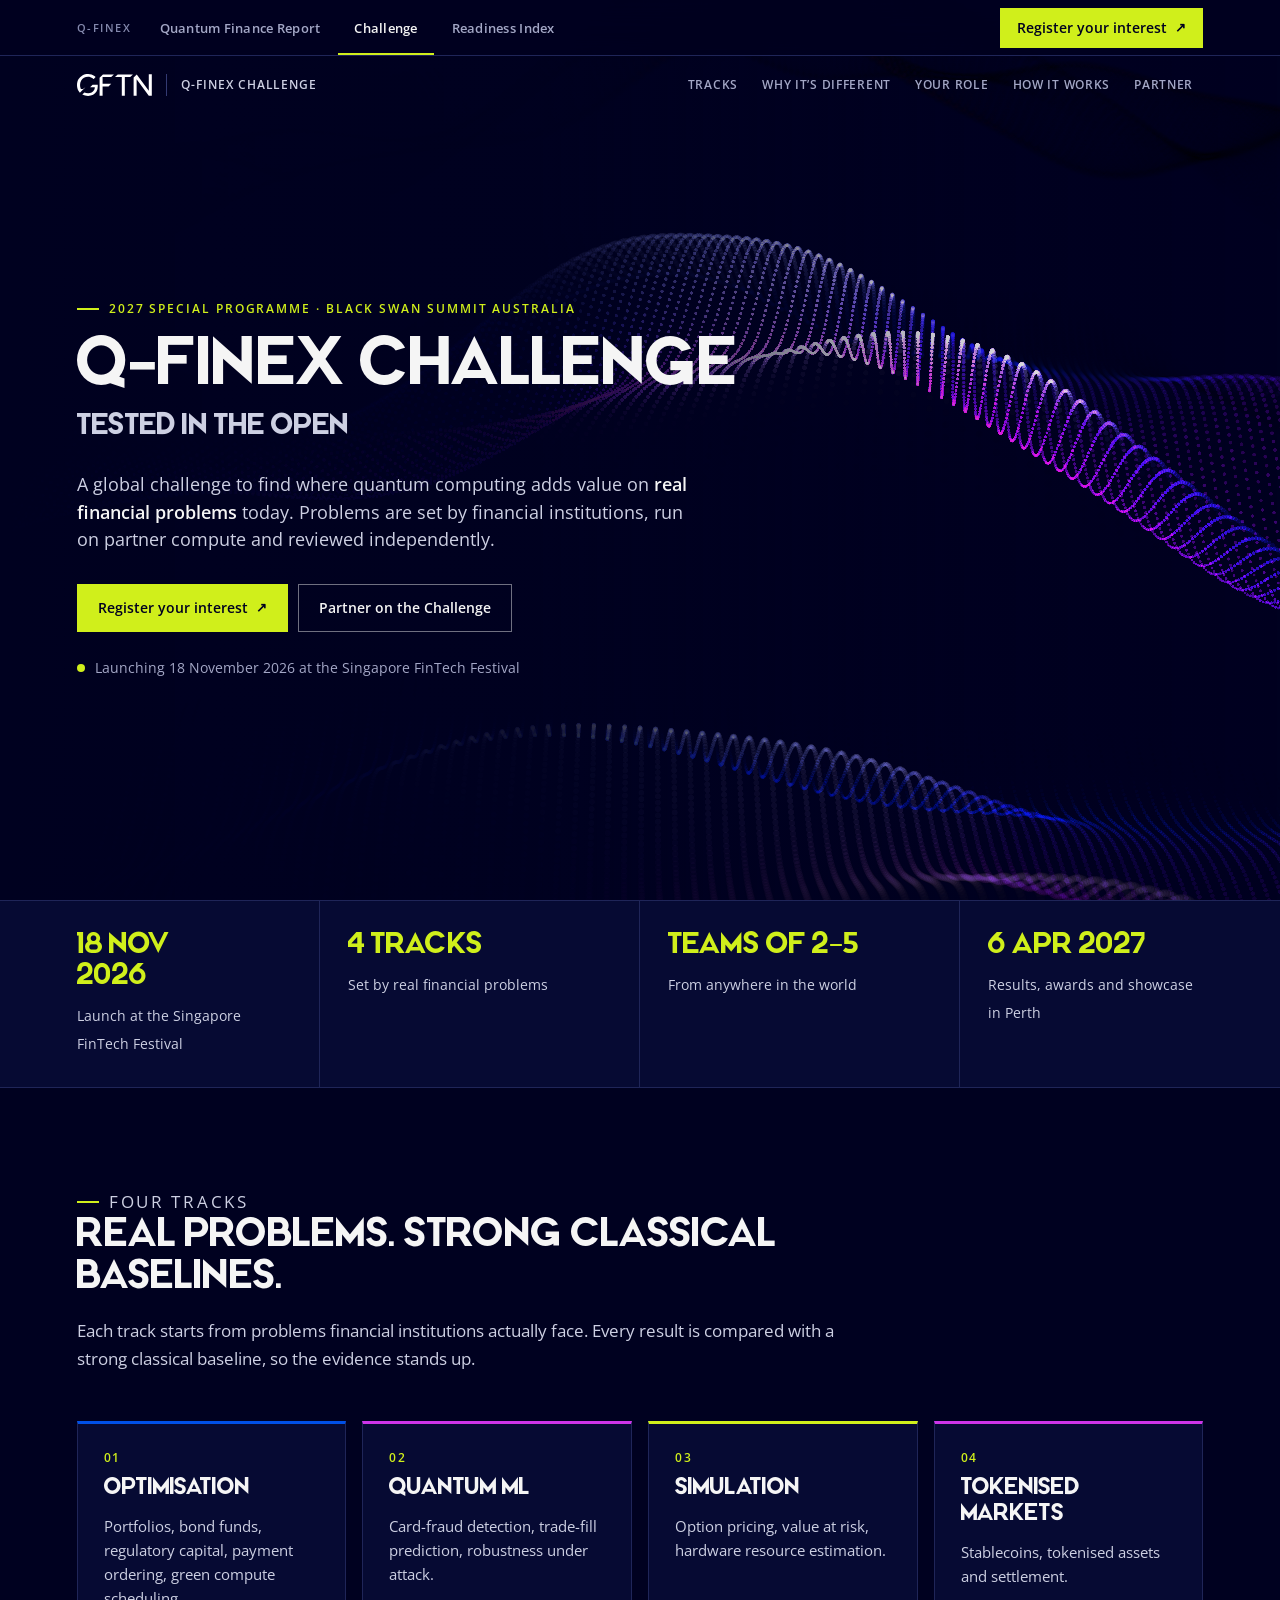
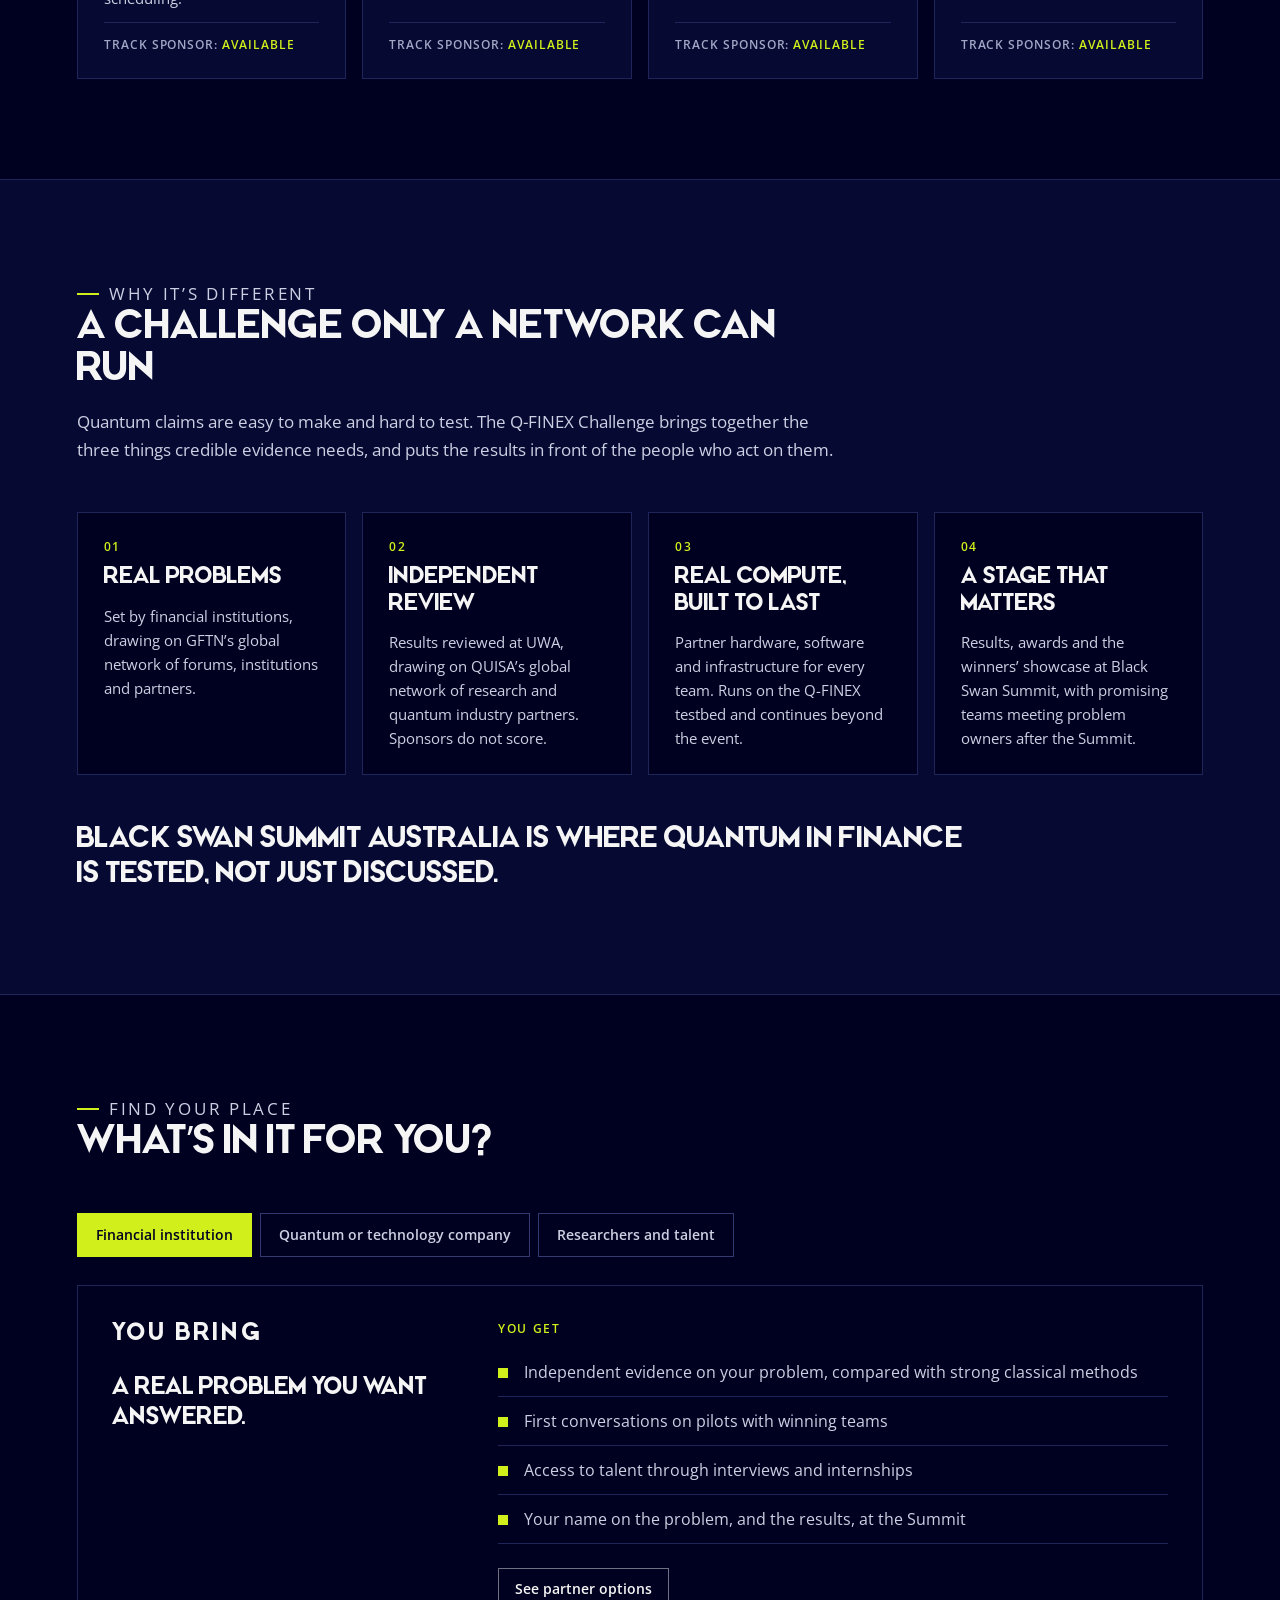
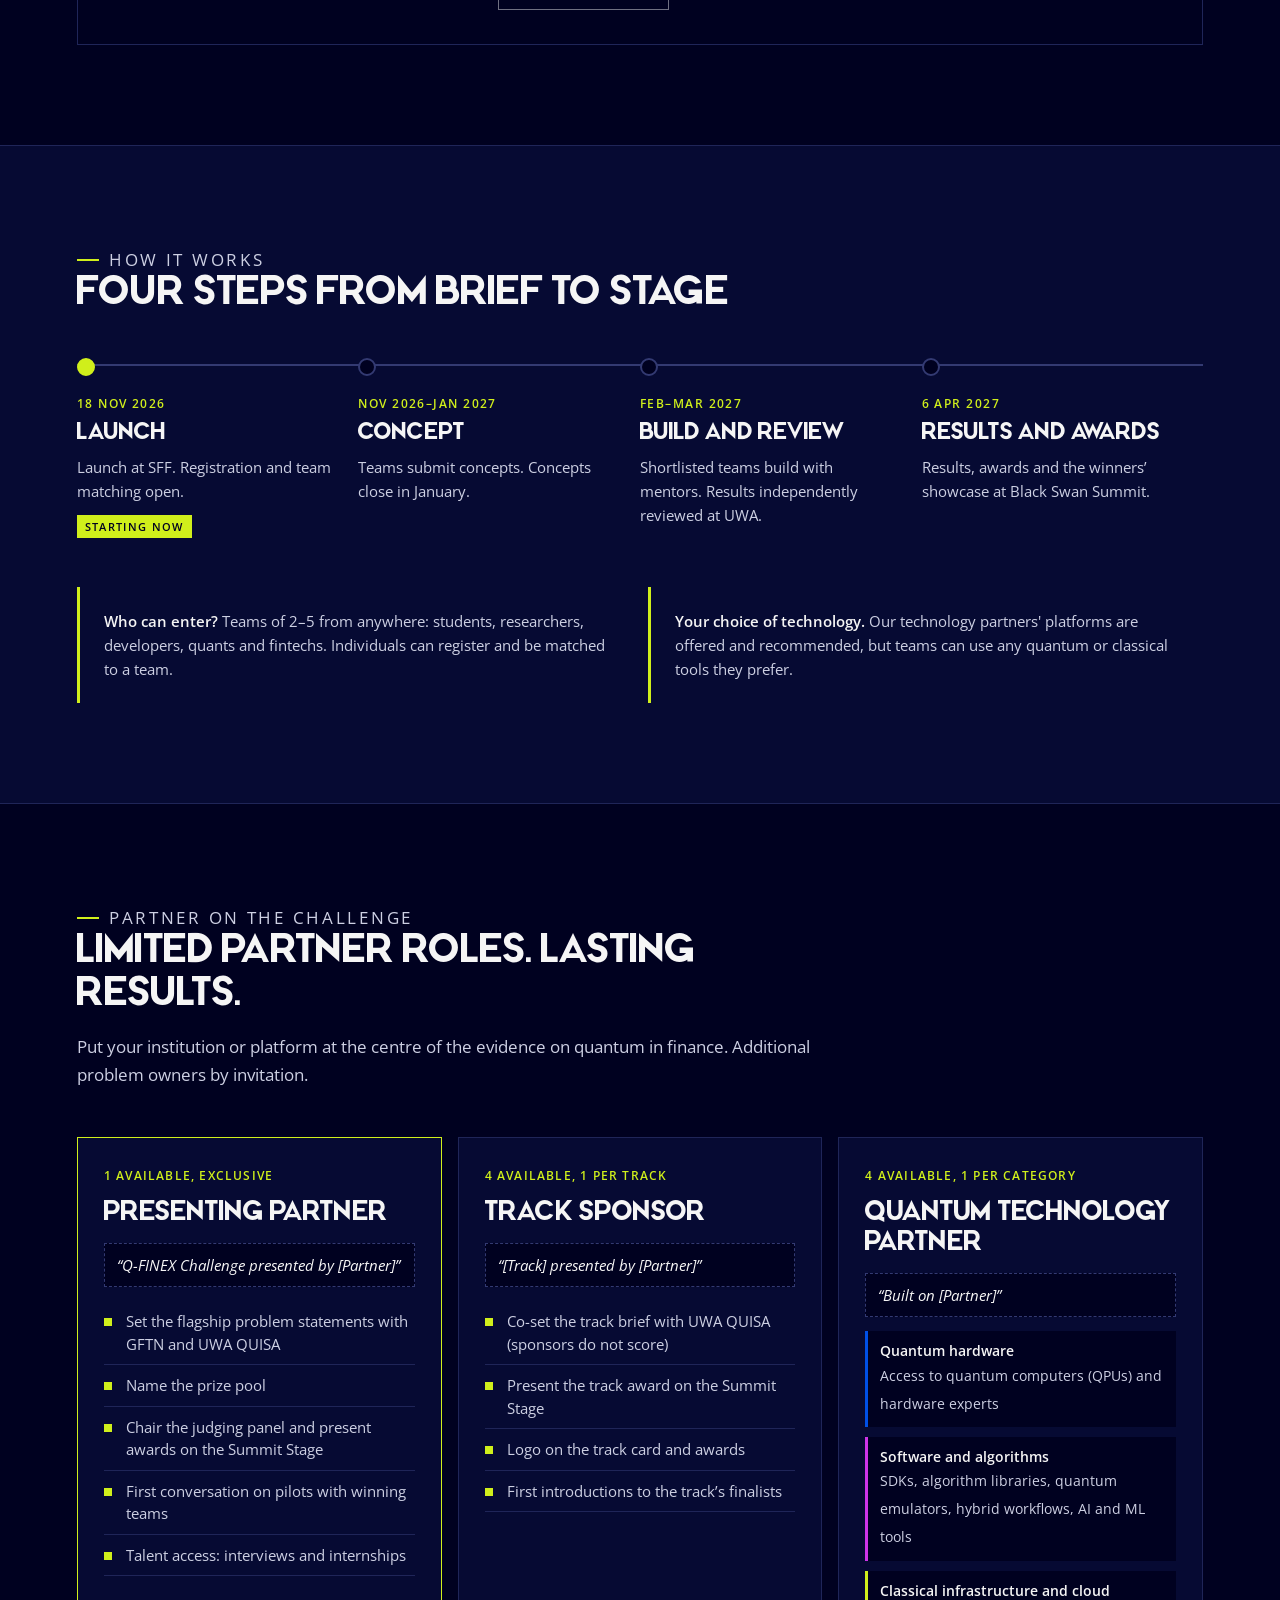
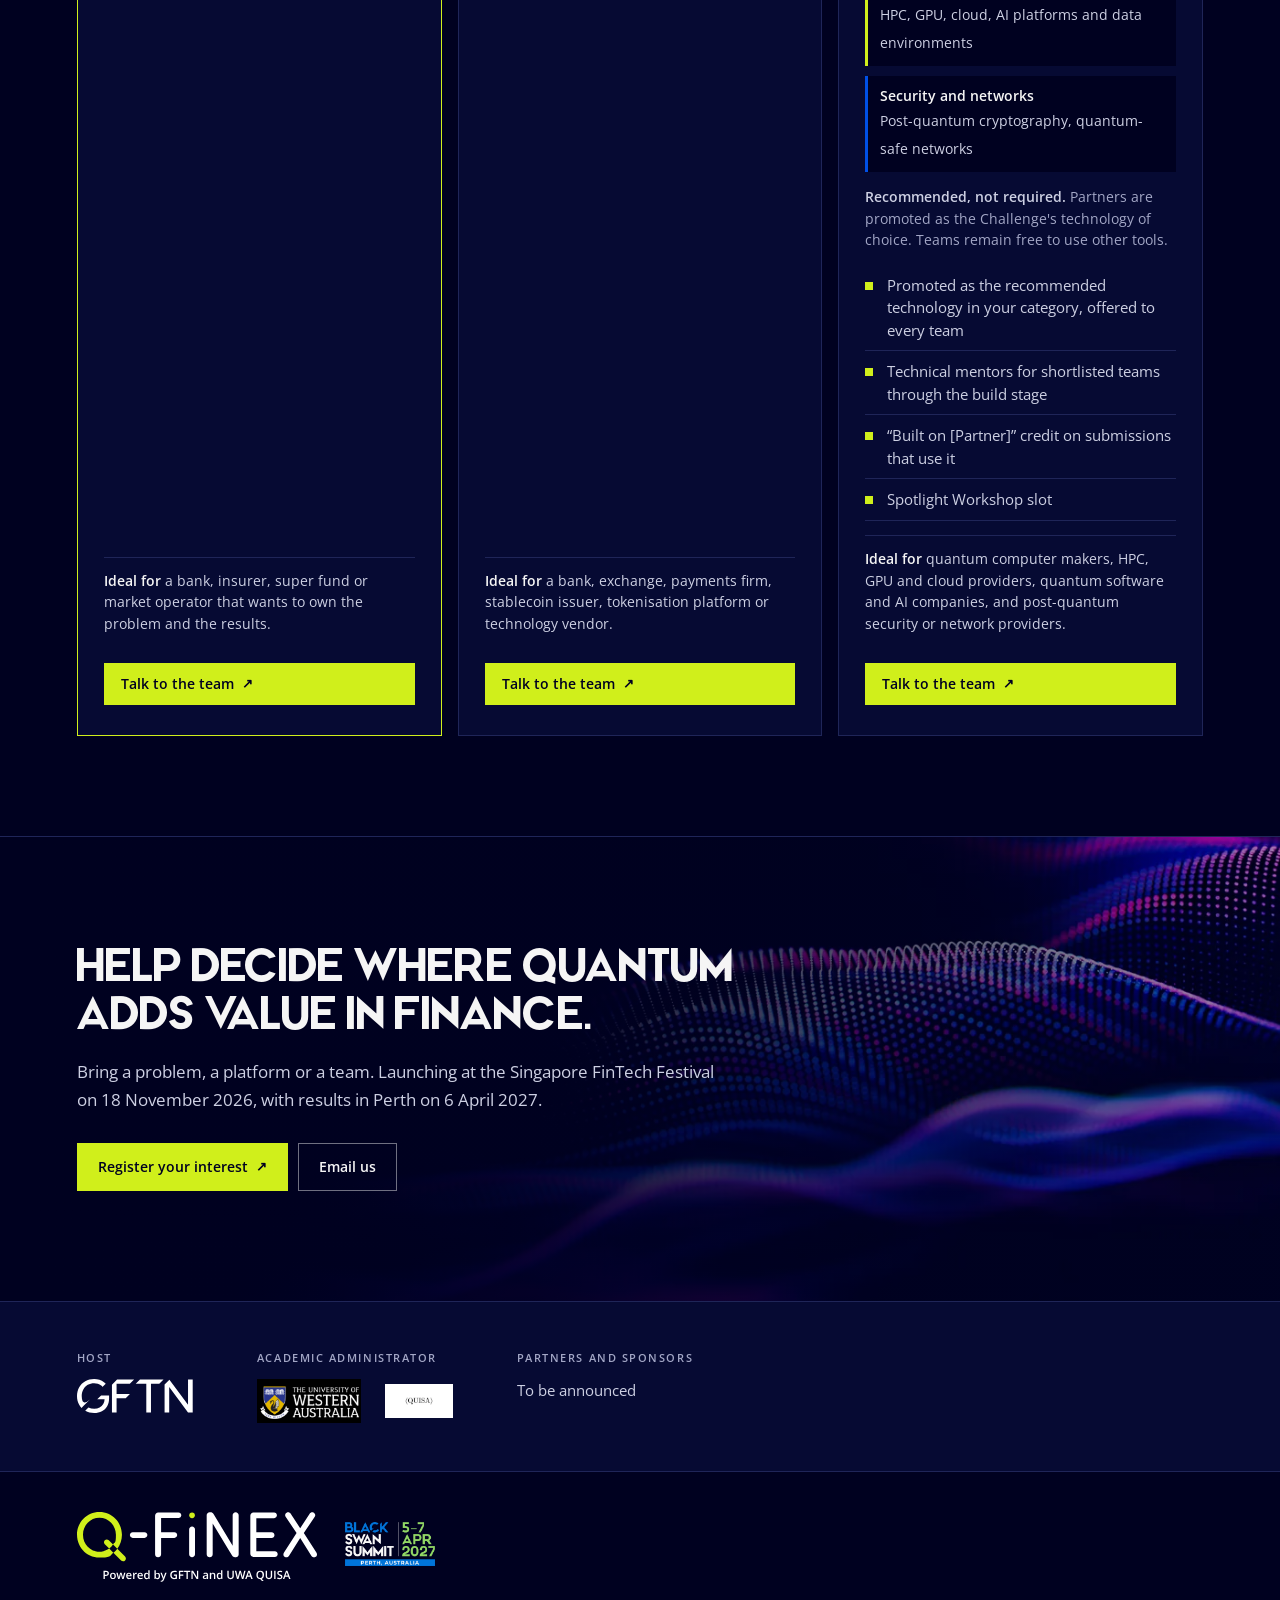
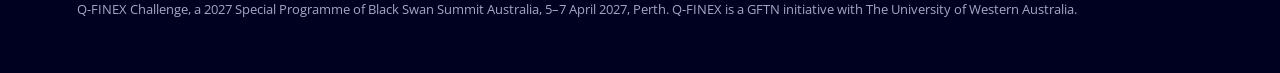
==== commit 29bdd61c: "One fixed top bar with the page action; GFTN masthead scrolls away; three.js hero wave from the Q-FI" ====
--- a/docs/challenge.html
+++ b/docs/challenge.html
@@ -17,14 +17,19 @@
 <body class="sp has-tabs" id="top">
 <a class="skip" href="#tracks">Skip to the tracks</a>
 
+<div class="topbar">
 <nav class="site-tabs" aria-label="Q-FINEX pages">
   <span class="tabs-k">Q-FINEX</span>
   <a href="index.html"><span class="tl-long">Quantum Finance </span>Report</a>
   <a href="challenge.html" aria-current="page">Challenge</a>
   <a href="readiness.html">Readiness<span class="tl-long"> Index</span></a>
 </nav>
-
-<header class="bar">
+  <div class="top-act">
+    <a class="btn go sm ext top-reg" data-reg href="#"><span class="lbl">Register your interest</span></a>
+  </div>
+</div>
+
+<header class="masthead">
   <a class="brand" href="#top" aria-label="GFTN · Q-FINEX Challenge">
     <img class="gftn-mark" src="assets/gftn-logo-white.svg" alt="GFTN">
     <span class="brand-sep" aria-hidden="true"></span>
@@ -37,13 +42,10 @@
     <a href="#how">How it works</a>
     <a href="#partner">Partner</a>
   </nav>
-  <span class="bar-r">
-    <a class="btn go sm ext" data-reg href="#">Register your interest</a>
-  </span>
 </header>
 
 <main>
-<section class="sp-hero" aria-label="Q-FINEX Challenge">
+<section class="sp-hero" data-wave aria-label="Q-FINEX Challenge">
   <div class="hero-kv" aria-hidden="true">
     <img src="assets/qfinex-kv-1400.webp" srcset="assets/qfinex-kv-800.webp 800w, assets/qfinex-kv-1400.webp 1400w, assets/qfinex-kv-2400.webp 2400w" sizes="100vw" alt="" width="2400" height="1350" fetchpriority="high">
   </div>
@@ -207,6 +209,7 @@
   </div>
   <p>Q-FINEX Challenge, a 2027 Special Programme of Black Swan Summit Australia, 5–7 April 2027, Perth. Q-FINEX is a GFTN initiative with The University of Western Australia.</p>
 </footer>
+<script type="module" src="hero-wave.js"></script>
 <script src="subpages.js"></script>
 </body>
 </html>
--- a/docs/style.css
+++ b/docs/style.css
@@ -2,7 +2,7 @@
 html{scroll-behavior:smooth;background:var(--black)}
 @media (prefers-reduced-motion:reduce){html{scroll-behavior:auto}}
 body{margin:0;background:var(--g0);color:var(--ink);font:400 17px/1.65 var(--f-body);-webkit-font-smoothing:antialiased;overflow-x:hidden;
-  --gutter:clamp(20px,6vw,88px);--edge:calc(max(0px,(100vw - 1480px) / 2) + var(--gutter))}
+  --gutter:clamp(20px,6vw,88px);--edge:calc(max(0px,(100vw - 1440px) / 2) + var(--gutter))}
 a{color:inherit}
 ::selection{background:var(--lime);color:var(--navy)}
 .skip{position:absolute;left:-999px;top:0;background:var(--lime);color:var(--navy);padding:.6rem 1rem;z-index:90;font-weight:700}
--- a/docs/subpages.css
+++ b/docs/subpages.css
@@ -1,26 +1,34 @@
 /* Shared site tabs (all pages) + the Challenge and Readiness Index pages. Q-FINEX brand (Nov 2026). */
 
-/* ---------- site tabs: a slim strip above the header on every page ---------- */
-.site-tabs{position:fixed;inset:0 0 auto 0;height:40px;z-index:45;display:flex;align-items:stretch;gap:2px;padding:0 var(--edge);background:var(--g1);border-bottom:1px solid var(--g3);overflow-x:auto;scrollbar-width:none}
+/* ---------- ONE fixed top bar on every page (owner, 14 Nov): page tabs left, the page's action right, on the --edge column.
+   The GFTN masthead (logo, title, section links) sits under it in the page and scrolls away. ---------- */
+:root{--topbar-h:56px}
+.topbar{position:fixed;inset:0 0 auto 0;height:var(--topbar-h);z-index:45;display:flex;align-items:stretch;justify-content:space-between;gap:16px;padding:0 var(--edge);background:rgba(0,1,32,.9);-webkit-backdrop-filter:blur(14px);backdrop-filter:blur(14px);border-bottom:1px solid var(--g3)}
+.site-tabs{display:flex;align-items:stretch;gap:2px;min-width:0;flex:0 1 auto;overflow-x:auto;scrollbar-width:none}
 .site-tabs::-webkit-scrollbar{display:none}
-.site-tabs a{display:flex;align-items:center;padding:0 16px;font:600 13px/1 var(--f-body);letter-spacing:.02em;color:var(--mute);text-decoration:none;white-space:nowrap;border-bottom:2px solid transparent}
+.site-tabs a{display:block;padding:0 16px;font:600 13px/calc(var(--topbar-h) - 4px) var(--f-body);letter-spacing:.02em;color:var(--mute);text-decoration:none;white-space:nowrap;border-bottom:2px solid transparent;border-top:2px solid transparent}
 .site-tabs a:hover{color:var(--ink)}
 .site-tabs a[aria-current="page"]{color:var(--ink);border-bottom-color:var(--lime)}
 .site-tabs .tabs-k{display:flex;align-items:center;margin-right:10px;font:600 11px/1 var(--f-body);letter-spacing:.14em;text-transform:uppercase;color:var(--mute-2);white-space:nowrap}
+.top-act{display:flex;align-items:center;justify-content:flex-end;flex:0 0 auto;gap:10px}
+.top-act .dl-ic{width:40px;height:40px}
+.top-act .btn.sm{padding:9px 16px;font-size:14px}
+.top-act .ic{width:18px;height:18px;display:none}
+.top-act [hidden]{display:none!important}
+.masthead{position:absolute;top:var(--topbar-h);left:0;right:0;z-index:30;display:flex;align-items:center;justify-content:space-between;gap:16px;padding:16px var(--edge);color:#fff}
+.progress-rail{top:calc(var(--topbar-h) - 2px)}
+.has-tabs .hero .frame{padding-top:calc(var(--topbar-h) + 120px)}
+.has-tabs .chapter-rail{top:calc(var(--topbar-h) + 40px)}
+.has-tabs [id]{scroll-margin-top:calc(var(--topbar-h) + 24px)}
+@media (max-width:900px){.has-tabs .hero .frame{padding-top:calc(var(--topbar-h) + 96px)}}
 @media (max-width:560px){.site-tabs .tabs-k{display:none}.site-tabs a{padding:0 12px}}
-.has-tabs .bar{top:40px}
-.has-tabs .progress-rail{top:40px}
-.has-tabs .hero .frame{padding-top:150px}
-.has-tabs .chapter-rail{top:136px}
-.has-tabs [id]{scroll-margin-top:120px}
-@media (max-width:900px){.has-tabs .hero .frame{padding-top:140px}}
 
 /* ---------- sub-page building blocks ---------- */
 .sp main{display:block}
 .wrap{padding-left:var(--edge);padding-right:var(--edge)}
 .sp-hero{position:relative;min-height:min(100svh,920px);background:var(--navy);overflow:hidden;isolation:isolate;display:flex;align-items:center}
 .sp-hero .hero-kv img{animation:kv-drift 28s ease-in-out infinite alternate}
-.sp-hero-in{position:relative;z-index:2;padding:170px var(--edge) 110px;max-width:calc(760px + 2 * var(--edge))}
+.sp-hero-in{position:relative;z-index:2;padding:calc(var(--topbar-h) + 132px) var(--edge) 110px;max-width:calc(760px + 2 * var(--edge))}
 .sp-eyebrow{font:600 12px/1.5 var(--f-body);letter-spacing:.16em;text-transform:uppercase;color:var(--lime);margin:0 0 18px;display:flex;align-items:center;gap:10px}
 .sp-eyebrow::before{content:"";width:22px;height:2px;background:var(--lime)}
 .sp-hero h1{font:400 clamp(40px,5vw,72px)/1.02 var(--f-head);margin:0 0 10px;color:var(--ink)}
@@ -140,7 +148,7 @@
 .rx-stage{position:relative;min-height:min(100svh,940px);background:var(--navy);overflow:hidden;isolation:isolate}
 .rx-stage .hero-kv{transition:opacity .5s}
 .rx-stage.dim .hero-kv{opacity:.25}
-.rx-in{position:relative;z-index:2;padding:160px var(--edge) 90px}
+.rx-in{position:relative;z-index:2;padding:calc(var(--topbar-h) + 124px) var(--edge) 90px}
 .screen{display:none;max-width:980px}
 .screen.is-on{display:block;animation:rx-in .35s ease-out}
 @keyframes rx-in{from{opacity:0;transform:translateY(8px)}to{opacity:1;transform:none}}
@@ -221,10 +229,32 @@
 .sp-hero .hero-kv::after,.rx-stage .hero-kv::after{background:linear-gradient(90deg,var(--navy) 0%,rgba(0,1,32,.92) 42%,rgba(0,1,32,.2) 74%,rgba(0,1,32,0) 100%)}
 @media (max-width:900px){
   .sp-hero{align-items:flex-start}
-  .sp-hero-in{padding:150px var(--gutter) calc(62vw + 30px)}
-  .rx-in{padding:140px var(--gutter) 70px}
+  .sp-hero-in{padding:calc(var(--topbar-h) + 100px) var(--gutter) calc(62vw + 30px)}
+  .rx-in{padding:calc(var(--topbar-h) + 96px) var(--gutter) 70px}
   .sp-hero .hero-kv img,.rx-stage .hero-kv img{top:auto;height:auto;width:100%;min-width:0;object-position:center bottom}
   .sp-hero .hero-kv::after,.rx-stage .hero-kv::after{background:linear-gradient(180deg,var(--navy) 0%,var(--navy) 50%,rgba(0,1,32,0) 80%)}
-  .bar-r .btn.sm{padding:8px 12px;font-size:13px}
 }
-@media (max-width:480px){.site-tabs .tl-long{display:none}.site-tabs a{padding:0 14px}}
+/* phones: the three tabs share the width; the action is a 44 px icon or compact button at the right */
+@media (max-width:640px){.site-tabs .tl-long{display:none}}
+@media (max-width:760px){
+  .topbar{padding:0 6px 0 0;gap:6px}
+  .site-tabs{flex:1 1 auto;gap:0}
+  .site-tabs .tabs-k{display:none}
+  .site-tabs a{flex:1 1 0;text-align:center;padding:0 6px;min-width:0;overflow:hidden;text-overflow:ellipsis}
+  .top-act .dl-ic{width:44px;height:44px}
+  .top-act .btn.sm{min-height:44px;padding:0 14px;font-size:13px}
+}
+@media (max-width:440px){
+  .site-tabs a{padding:0 3px;font-size:12.5px}
+  .top-act .btn.sm{width:44px;padding:0;justify-content:center;gap:0}
+  .top-act .btn.sm .lbl{position:absolute;width:1px;height:1px;overflow:hidden;clip:rect(0 0 0 0);white-space:nowrap}
+  .top-act .ic{display:block}
+  .top-act .top-reg::after{font-size:18px}
+}
+
+/* hero wave in three.js (hero-wave.js) over the KV poster; the scrim (::after) stays on top of both */
+.hero-kv .kv-gl{position:absolute;inset:0;width:100%;height:100%;display:block;opacity:0;transition:opacity 1.2s ease}
+.hero-kv.gl-on .kv-gl{opacity:1}
+.hero-kv img{transition:opacity 1.2s ease}
+.hero-kv.gl-on img{opacity:0}
+@media (max-width:900px){.hero-kv .kv-gl{top:auto;height:min(100%,92vw)}}
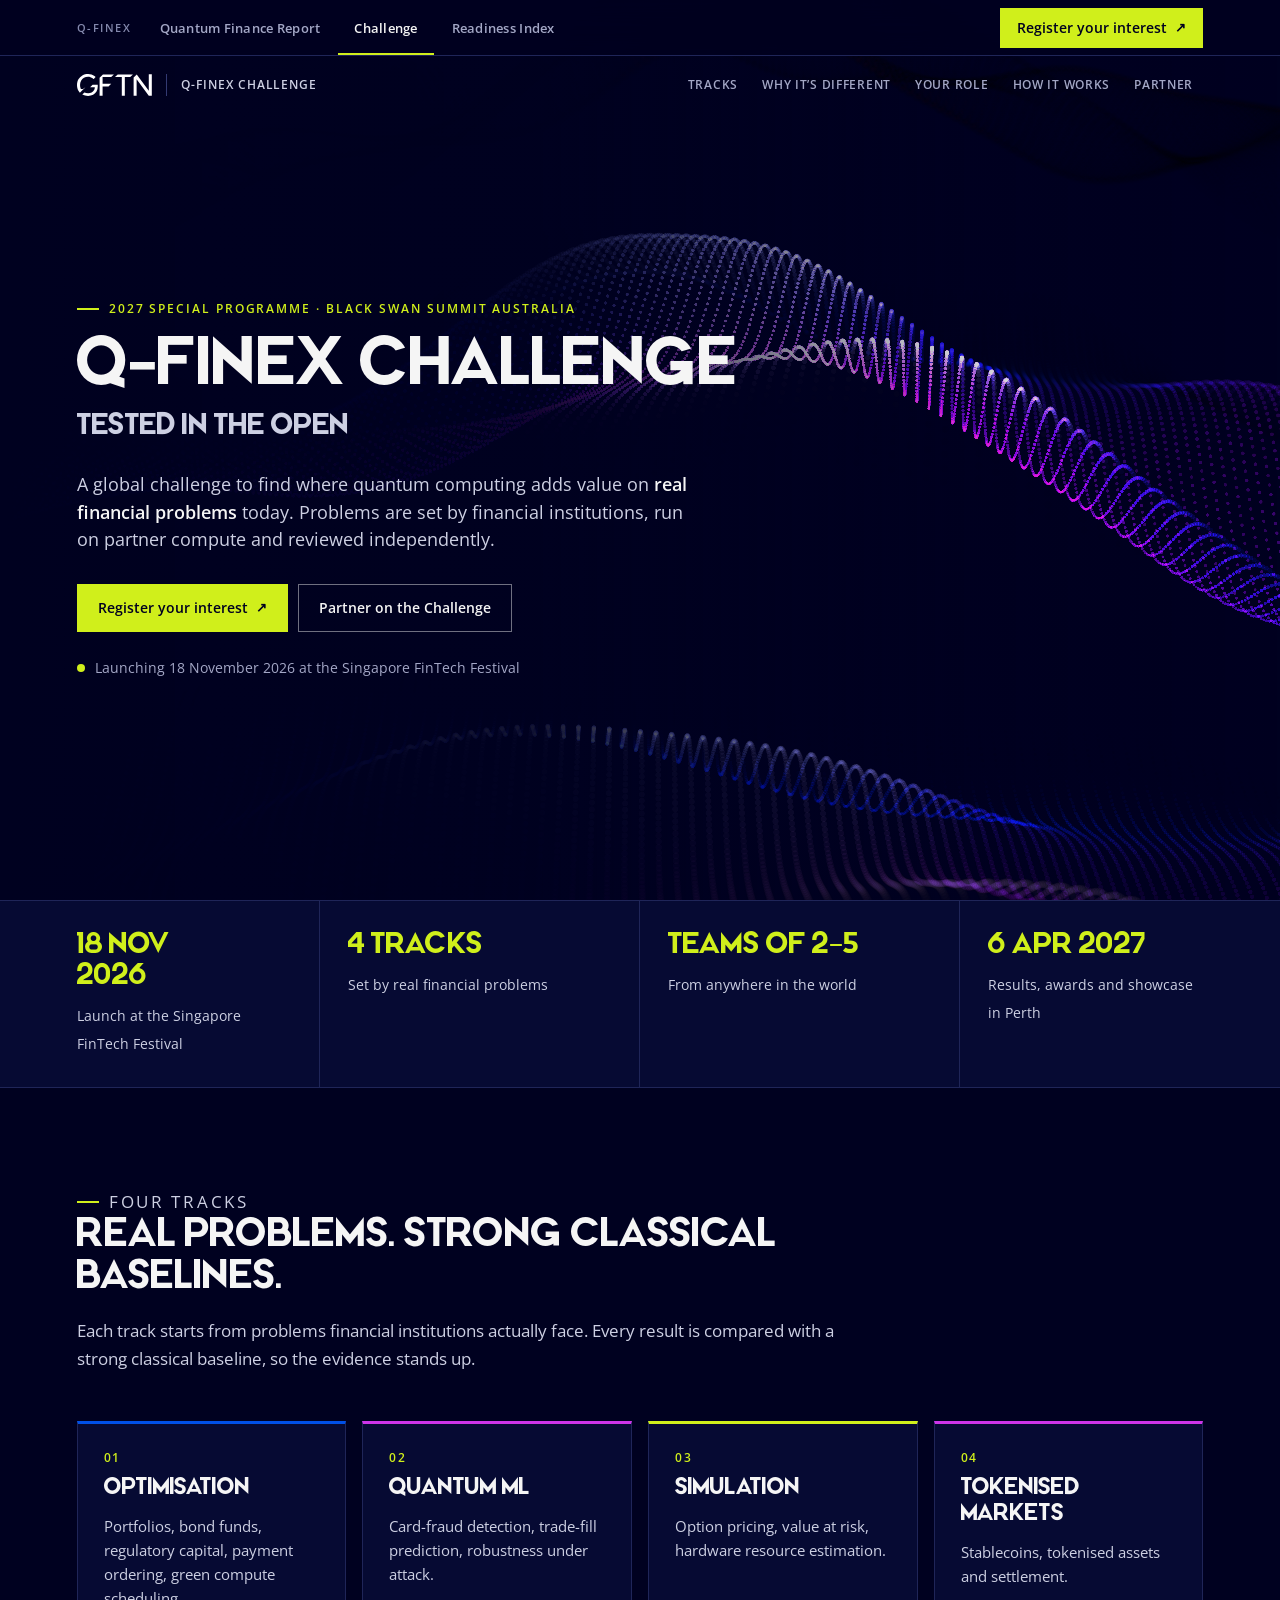
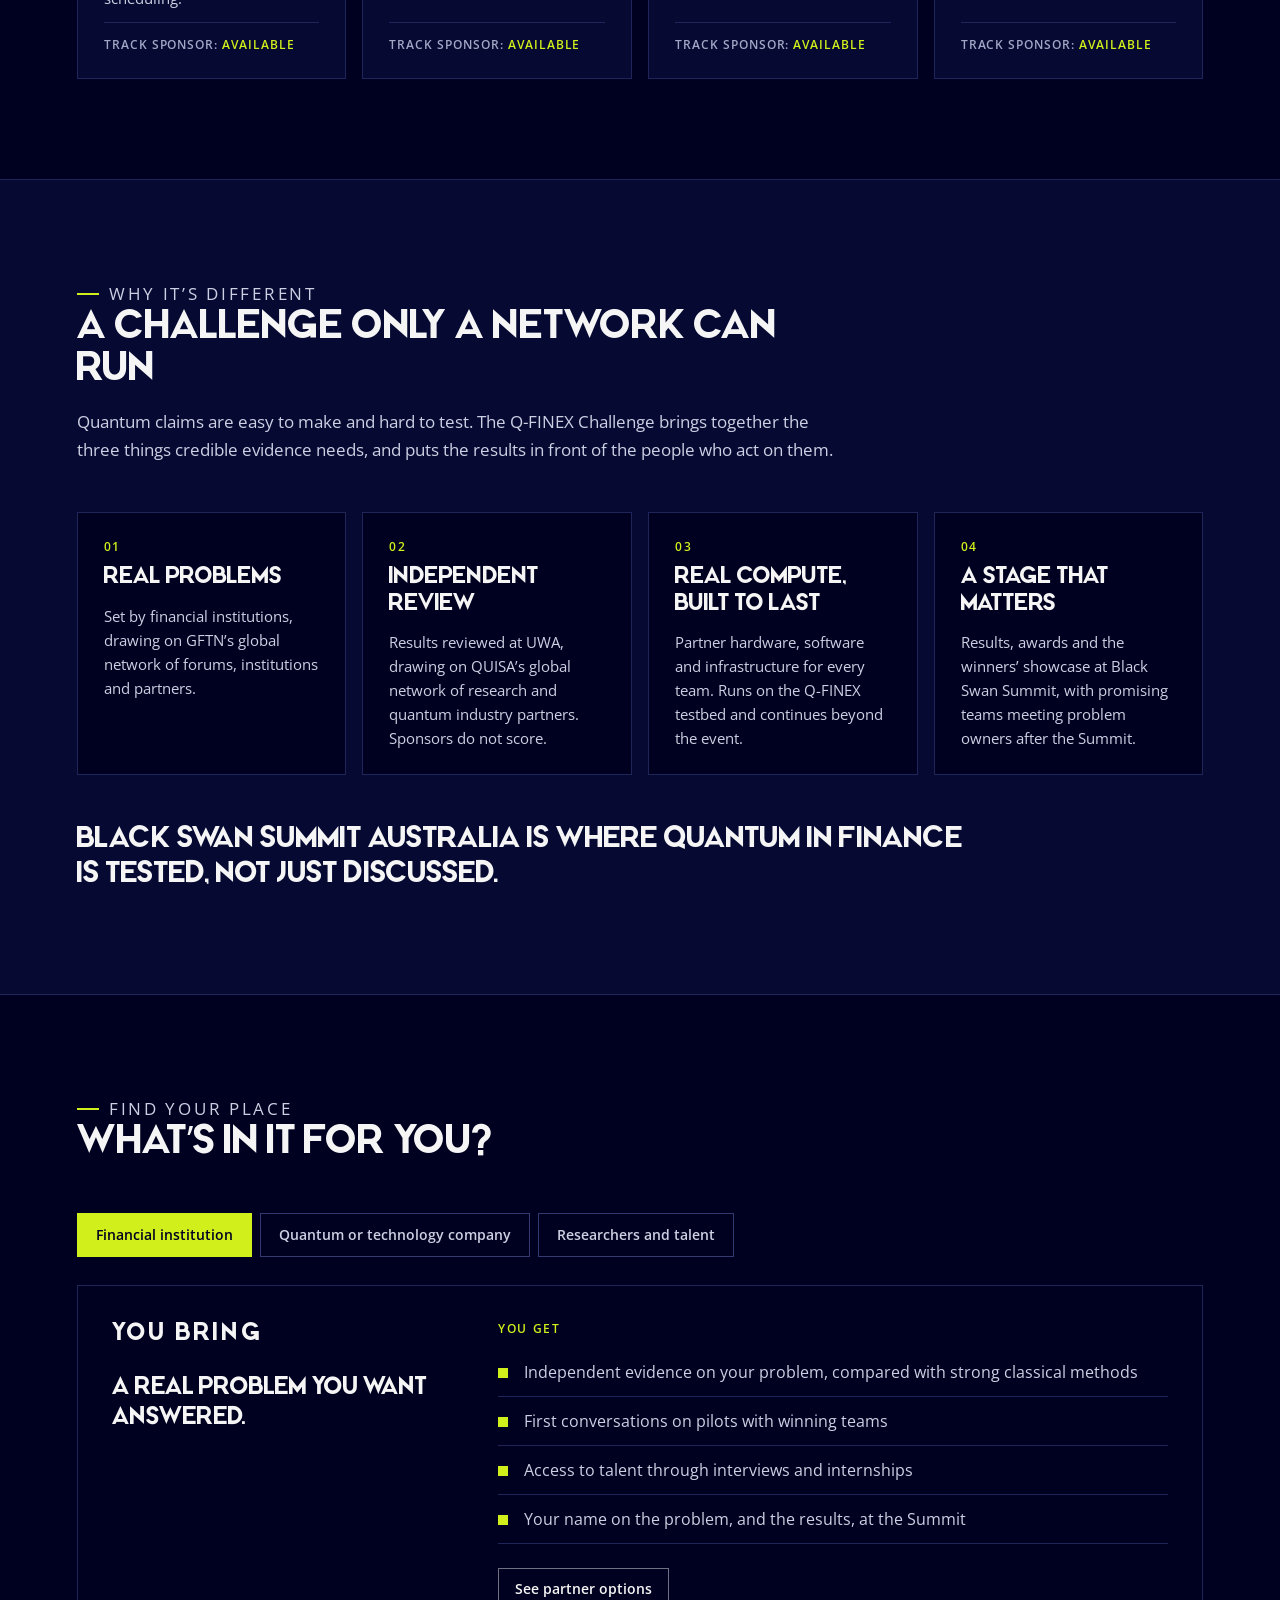
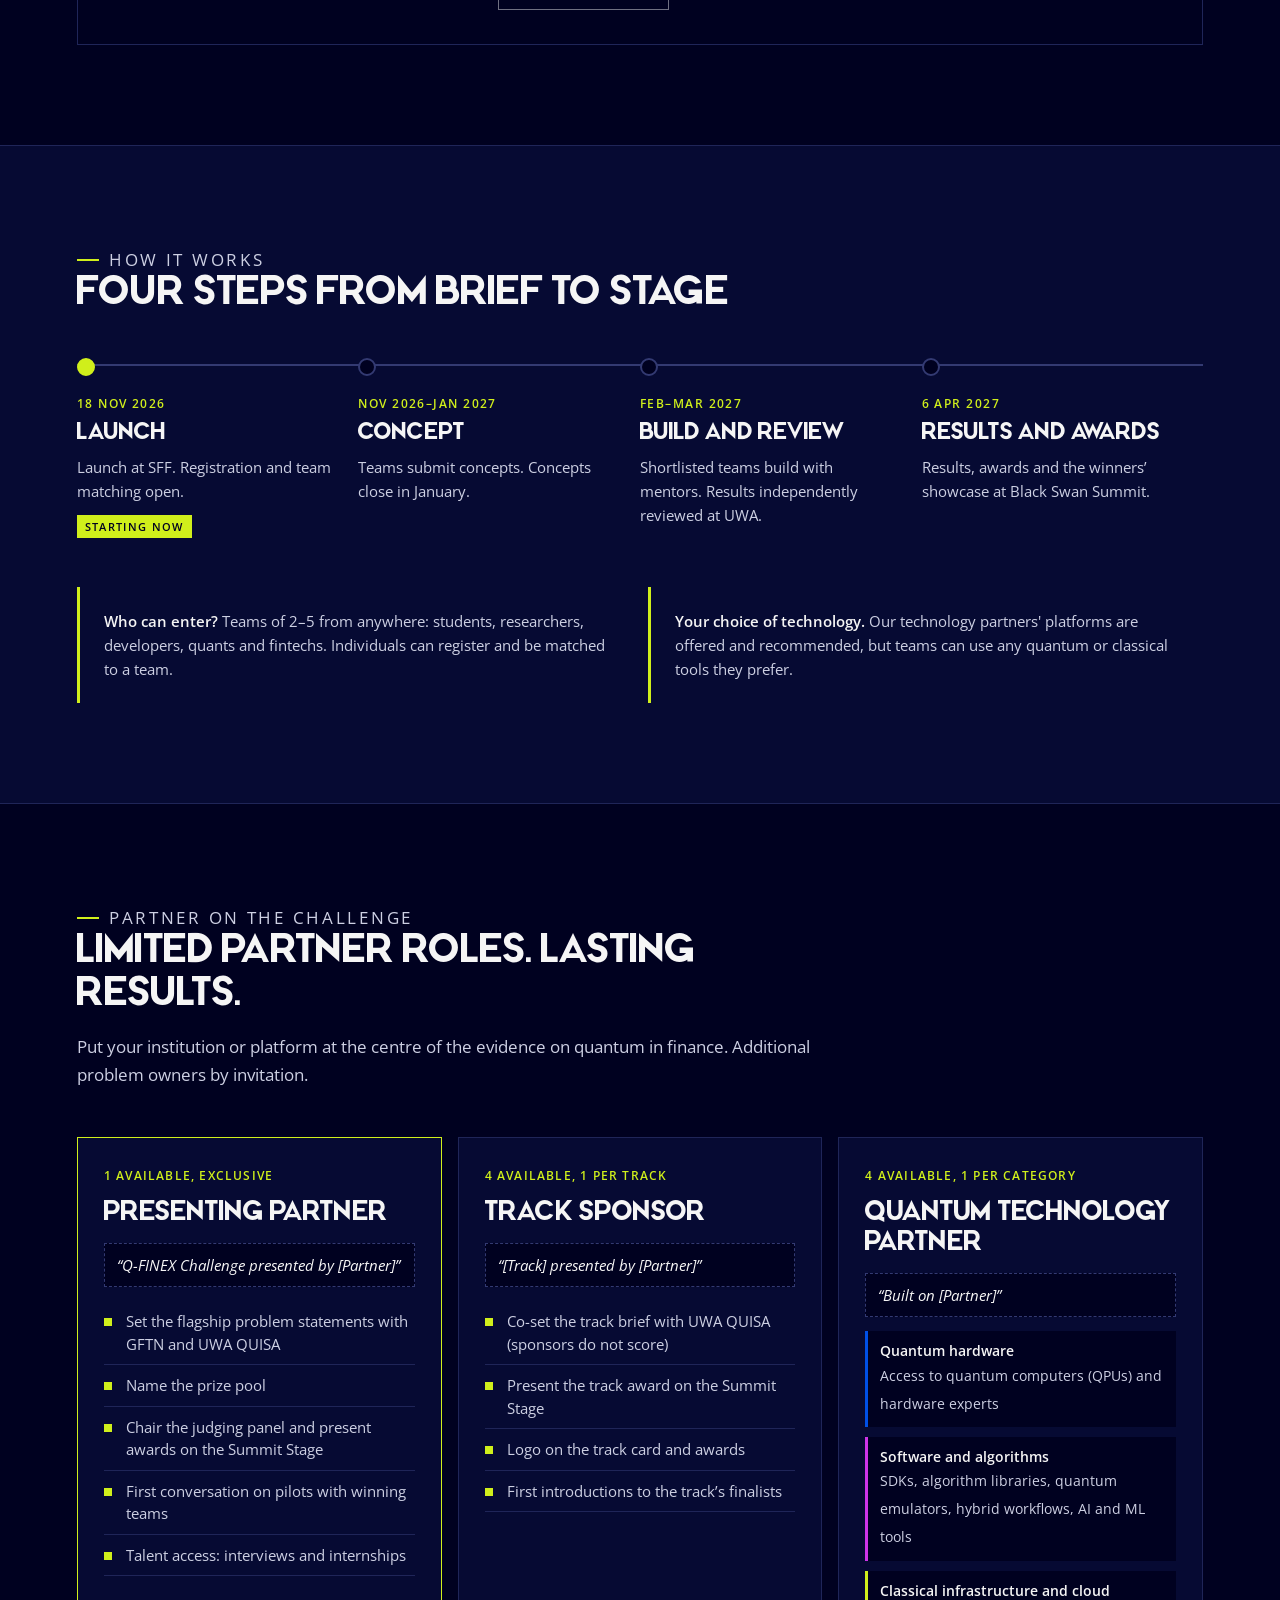
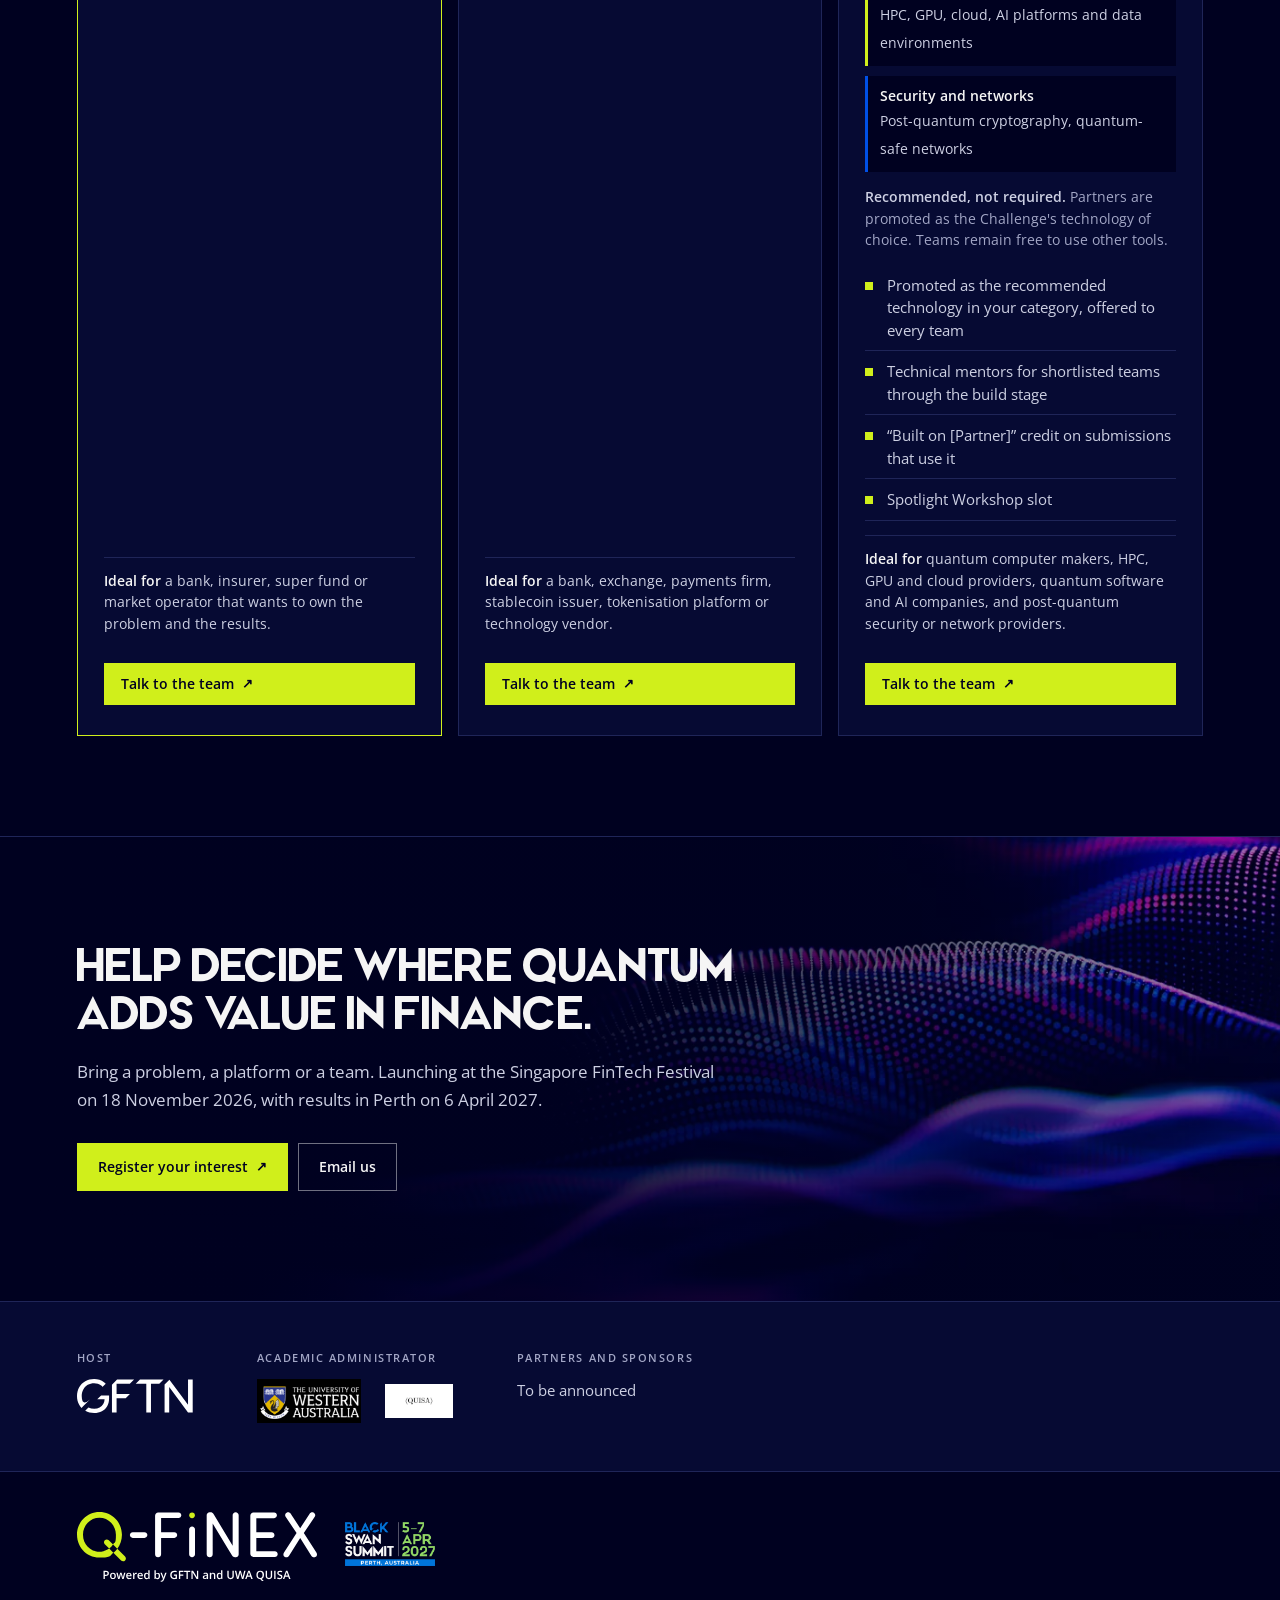
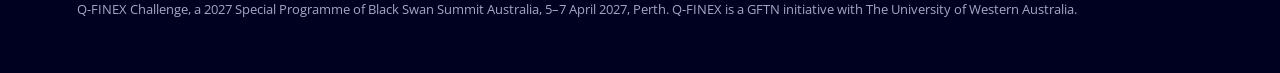
==== commit a6afc4d7: "Add Cloudflare Web Analytics beacon (no content change) Co-Authored-By: Claude Opus 5.5 <noreply@ant" ====
--- a/docs/challenge.html
+++ b/docs/challenge.html
@@ -211,5 +211,6 @@
 </footer>
 <script type="module" src="hero-wave.js"></script>
 <script src="subpages.js"></script>
+<!-- Cloudflare Web Analytics --><script defer type='module' src='https://static.cloudflareinsights.com/beacon.min.js' data-cf-beacon='{"token": "03062a265ab34eceba428524ad04b428"}'></script><!-- End Cloudflare Web Analytics -->
 </body>
 </html>
--- a/docs/style.css
+++ b/docs/style.css
@@ -433,3 +433,45 @@
 .part-banner::after{content:"";position:absolute;inset:auto 0 0 0;height:46%;z-index:-2;background:url(assets/qfinex-kv-1400.webp) right bottom/cover no-repeat;opacity:.38;-webkit-mask-image:linear-gradient(180deg,transparent,#000 70%);mask-image:linear-gradient(180deg,transparent,#000 70%)}
 .powered{background:var(--navy) url(assets/qfinex-kv-1400.webp) right bottom/cover no-repeat;position:relative;isolation:isolate}
 .powered::before{content:"";position:absolute;inset:0;background:rgba(0,1,32,.72);z-index:-1}
+
+/* =====================================================================================
+   PART BANNERS (15 Nov 2026): numeral and graphic on one row on desktop, numeral
+   vertically centred on the picture (not its caption); phones keep the stack.
+   ===================================================================================== */
+.pb-head{position:relative}
+@media (min-width:901px){
+  .part-banner .pb-head{display:grid;grid-template-columns:auto minmax(0,var(--pbv,660px));grid-template-rows:auto auto;column-gap:clamp(32px,4.5vw,80px);justify-content:start;align-items:center;margin:0 0 56px}
+  .part-banner .pb-head .pb-num{position:static;inset:auto;grid-column:1;grid-row:1;align-self:center;font-size:clamp(150px,15vw,250px);line-height:.8;margin:0;z-index:0}
+  .part-banner .pb-head .pb-vis,.part-banner .pb-head .pb-vis:has(svg.bloch){position:relative;inset:auto;top:auto;right:auto;left:auto;grid-column:2;grid-row:1 / span 2;align-self:start;width:100%;min-width:0;margin:0;transform:none;display:grid;grid-template-rows:subgrid;z-index:0}
+  .part-banner .pb-head .pb-vis > svg{grid-row:1;align-self:center}
+  .part-banner .pb-head .pb-cap{grid-row:2}
+  .part-banner .pb-head:has(svg.bloch){--pbv:clamp(280px,30vw,400px)}
+}
+
+/* PART BANNERS, row 2 (15 Nov 2026): numeral + graphic as one centred unit that spans the banner width;
+   numeral vertically centred on the picture. */
+@media (min-width:901px){
+  .part-banner .pb-head{width:100%;max-width:1240px;margin-left:auto;margin-right:auto;grid-template-columns:auto minmax(0,1fr);justify-content:center;justify-items:stretch}
+  .part-banner .pb-head:has(svg.bloch){grid-template-columns:auto minmax(0,var(--pbv));justify-content:center;column-gap:clamp(48px,7vw,140px)}
+  .part-banner .pb-head .pb-num{justify-self:center;text-align:center}
+  .part-banner .pb-head .pb-vis > svg{width:100%;justify-self:center}
+}
+
+/* Key visual behind Part banners and the Q-FINEX block: sharper source (from qfinex-kv-full.png), 2x on retina/wide screens. */
+.part-banner::after,.powered{background-image:url(assets/qfinex-kv-band-1600.webp);background-image:image-set(url(assets/qfinex-kv-band-1600.webp) 1x,url(assets/qfinex-kv-band-3200.webp) 2x)}
+@media (min-width:1500px){.part-banner::after,.powered{background-image:url(assets/qfinex-kv-band-3200.webp)}}
+/* PART BANNERS, row 3 (15 Nov 2026): the whole banner (numeral+graphic, caption, section label, title, list) centred as one column. */
+@media (min-width:901px){
+  .part-banner{flex-direction:column;align-items:center;justify-content:flex-end}
+  .part-banner .pb-head .pb-cap{justify-self:center;text-align:center;margin-left:auto;margin-right:auto}
+  .part-banner .part-banner-in{width:100%;max-width:1240px;margin-left:auto;margin-right:auto;text-align:center}
+  .part-banner .part-banner-in .part-k{justify-content:center}
+  .part-banner .pb-list{display:flex;flex-wrap:wrap;justify-content:center;gap:16px 48px}
+  .part-banner .pb-list li{flex:0 1 380px}
+}
+/* PART BANNERS, row 4: caption centred on the whole banner (spans numeral + graphic columns), not just under the graphic. */
+@media (min-width:901px){
+  .part-banner .pb-head .pb-vis{display:contents}
+  .part-banner .pb-head .pb-vis > svg{grid-column:2;grid-row:1;align-self:center}
+  .part-banner .pb-head .pb-cap{grid-column:1 / -1;grid-row:2;justify-self:center;text-align:center;margin:16px auto 0}
+}
